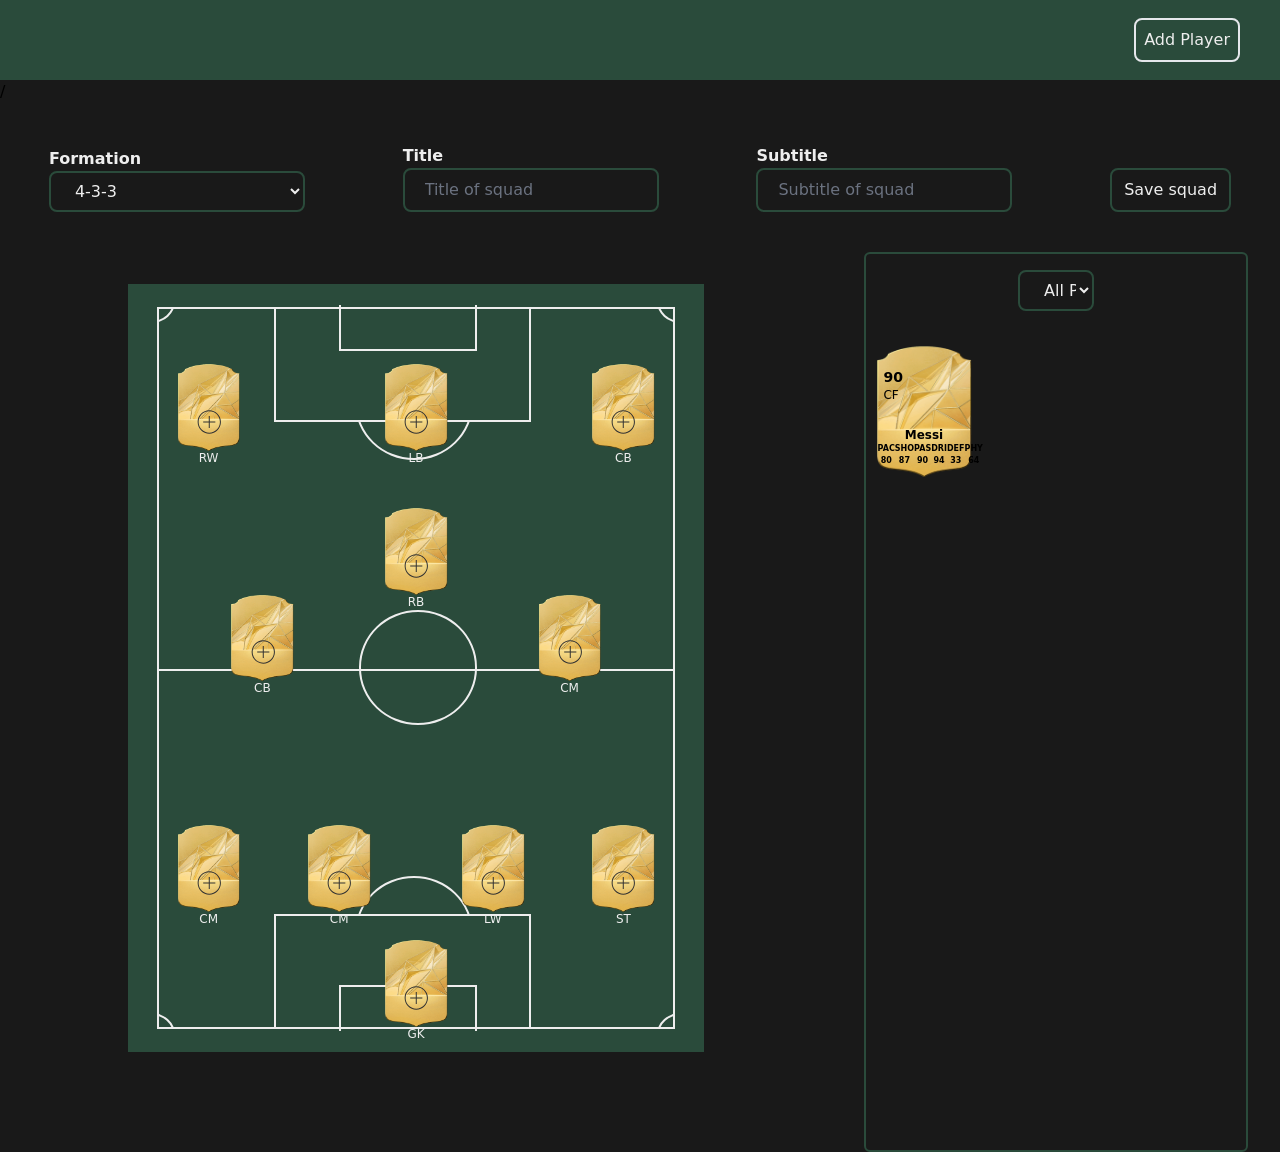
==== index2.html @ bb7d2fe8 "FUT-16 formation dynamic" ====
<!DOCTYPE html>
<html lang="en">
    <head>
        <meta charset="UTF-8">
        <meta name="viewport" content="width=device-width, initial-scale=1.0">
        <meta name="description" content="Build and manage your custom football team with dynamic formations, player stats, chemistry calculations, and more. An interactive Ultimate Team management app.">
        <meta name="keywords" content="football team, team management, player stats, chemistry calculation, formations, ultimate team, dynamic app">
        <meta name="author" content="FI">
        <title>Document</title>
        <link rel="stylesheet" href="css/pitch.css">
        <script src="js/tailwind.js"></script>
        <link href="https://cdnjs.cloudflare.com/ajax/libs/font-awesome/5.15.3/css/all.min.css" rel="stylesheet"/>
      </head>
<body class="bg-[#191919]">
    <header class="bg-[#2a4b3b] h-20 flex items-center justify-end p-10">
        <button onclick="showAddPlayerModel()" class="p-2 text-[#eee] border-2 rounded-lg focus:outline-none hover:bg-[#191919]">Add Player</button>
    </header>/
    <!--  -->
    <div class="text-[#eee] py-10 flex flex-col lg:flex-row md:flex-row items-center md:items-end gap-y-10 lg:justify-around md:justify-around">
        <div class="w-11/12 lg:w-1/5 md:w-1/5 flex md:flex-col md:items-start items-center">
          <label for="formation_select" class="w-1/4 font-semibold mr-2">Formation</label>
          <select class="w-full bg-[#191919] border-2 border-[#2a4b3b] py-2 pl-5 rounded-lg focus:outline-none" name="" id="formation_select">
            <option class=" hover:bg-[#191919]" value="4-3-3">4-3-3</option>
            <option value="4-4-2">4-4-2</option>
          </select>
        </div>
        <div class="w-11/12 lg:w-1/5 md:w-1/5 flex md:flex-col md:items-start items-center">
          <label for="squad_title" class="w-1/4 font-semibold mr-2">Title</label>
          <input class="w-full bg-[#191919] border-2 border-[#2a4b3b] py-2 pl-5 rounded-lg placeholder-gray-500" required type="text" name="" id="squad_title" placeholder="Title of squad">
        </div>
    
        <div class="w-11/12 lg:w-1/5 md:w-1/5 flex md:flex-col md:items-start items-center">
          <label for="squad_subtitle" class="w-1/4 font-semibold mr-2">Subtitle</label>
          <input class="w-full bg-[#191919] border-2 border-[#2a4b3b] py-2 pl-5 rounded-lg placeholder-gray-500" required type="text" name="" id="squad_subtitle" placeholder="Subtitle of squad">
        </div>
    
        <div>
          <button onclick="SaveSquad()" class="border-2 border-[#2a4b3b] py-2 px-3 rounded-lg hover:bg-[#2a4b3b]">Save squad</button>
        </div>
    </div>
    <main class="flex flex-col lg:flex-row md:flex-row justify-around">
        <!-- campo container -->
        <div class="campo_container h-screen w-full lg:w-[60%] md:w-[75%] pt-32">
            <div id="campo" class="relative campo">
                <div class="corner">
                  <div class="corner1"></div>
                  <div class="corner2"></div>
                </div>
                <div class="semi1"></div>
                <div class="semi2"></div>
                <div class="divisoria"></div>
                <div class="interior"></div>
                <div class="penalty"></div>

                <!-- carts -->
                <div id="campo_carts" class="absolute inset-0 w-full h-full z-10 -rotate-90">
                    <div id="RW" data-position="RW"  class="cart player_card absolute w-[10%] -translate-x-1/2 translate-y-[-100%]">
                        <img src="src/assets/img/badge_gold.webp" alt="">
                        <button onclick="choosePlayerModal(event)" class=" absolute top-1/2 left-[34%]">
                            <svg xmlns="http://www.w3.org/2000/svg" x="0px" y="0px" width="50%" height="50%" viewBox="0 0 50 50">
                                <path d="M 25 2 C 12.309295 2 2 12.309295 2 25 C 2 37.690705 12.309295 48 25 48 C 37.690705 48 48 37.690705 48 25 C 48 12.309295 37.690705 2 25 2 z M 25 4 C 36.609824 4 46 13.390176 46 25 C 46 36.609824 36.609824 46 25 46 C 13.390176 46 4 36.609824 4 25 C 4 13.390176 13.390176 4 25 4 z M 24 13 L 24 24 L 13 24 L 13 26 L 24 26 L 24 37 L 26 37 L 26 26 L 37 26 L 37 24 L 26 24 L 26 13 L 24 13 z" style="fill: #333333;"></path>
                            </svg>
                        </button>
                    <div class="position_abr text-[#eee] text-center -mt-2 font-medium text-xs">RW</div>
                    </div>
                    <div id="LB" data-position="LB" class="cart player_card absolute w-[10%] -translate-x-1/2 translate-y-[-100%]">
                        <img src="src/assets/img/badge_gold.webp" alt="">
                        <button onclick="choosePlayerModal(event)" class=" absolute top-1/2 left-[34%]">
                            <svg xmlns="http://www.w3.org/2000/svg" x="0px" y="0px" width="50%" height="50%" viewBox="0 0 50 50">
                                <path d="M 25 2 C 12.309295 2 2 12.309295 2 25 C 2 37.690705 12.309295 48 25 48 C 37.690705 48 48 37.690705 48 25 C 48 12.309295 37.690705 2 25 2 z M 25 4 C 36.609824 4 46 13.390176 46 25 C 46 36.609824 36.609824 46 25 46 C 13.390176 46 4 36.609824 4 25 C 4 13.390176 13.390176 4 25 4 z M 24 13 L 24 24 L 13 24 L 13 26 L 24 26 L 24 37 L 26 37 L 26 26 L 37 26 L 37 24 L 26 24 L 26 13 L 24 13 z" style="fill: #333333;"></path>
                            </svg>
                        </button>
                    <div class="position_abr text-[#eee] text-center -mt-2 font-medium text-xs">LB</div>
                    </div>
                    <div id="CB" data-position="CB1"  class="cart player_card absolute w-[10%] -translate-x-1/2 translate-y-[-100%]">
                        <img src="src/assets/img/badge_gold.webp" alt="">
                        <button onclick="choosePlayerModal(event)" class=" absolute top-1/2 left-[34%]">
                            <svg xmlns="http://www.w3.org/2000/svg" x="0px" y="0px" width="50%" height="50%" viewBox="0 0 50 50">
                                <path d="M 25 2 C 12.309295 2 2 12.309295 2 25 C 2 37.690705 12.309295 48 25 48 C 37.690705 48 48 37.690705 48 25 C 48 12.309295 37.690705 2 25 2 z M 25 4 C 36.609824 4 46 13.390176 46 25 C 46 36.609824 36.609824 46 25 46 C 13.390176 46 4 36.609824 4 25 C 4 13.390176 13.390176 4 25 4 z M 24 13 L 24 24 L 13 24 L 13 26 L 24 26 L 24 37 L 26 37 L 26 26 L 37 26 L 37 24 L 26 24 L 26 13 L 24 13 z" style="fill: #333333;"></path>
                            </svg>
                        </button>
                    <div class="position_abr text-[#eee] text-center -mt-2 font-medium text-xs">CB</div>
                    </div>
                    <div id="CB" data-position="CB2"  class="cart player_card absolute w-[10%] -translate-x-1/2 translate-y-[-100%]">
                        <img src="src/assets/img/badge_gold.webp" alt="">
                        <button onclick="choosePlayerModal(event)" class=" absolute top-1/2 left-[34%]">
                            <svg xmlns="http://www.w3.org/2000/svg" x="0px" y="0px" width="50%" height="50%" viewBox="0 0 50 50">
                                <path d="M 25 2 C 12.309295 2 2 12.309295 2 25 C 2 37.690705 12.309295 48 25 48 C 37.690705 48 48 37.690705 48 25 C 48 12.309295 37.690705 2 25 2 z M 25 4 C 36.609824 4 46 13.390176 46 25 C 46 36.609824 36.609824 46 25 46 C 13.390176 46 4 36.609824 4 25 C 4 13.390176 13.390176 4 25 4 z M 24 13 L 24 24 L 13 24 L 13 26 L 24 26 L 24 37 L 26 37 L 26 26 L 37 26 L 37 24 L 26 24 L 26 13 L 24 13 z" style="fill: #333333;"></path>
                            </svg>
                        </button>
                    <div class="position_abr text-[#eee] text-center -mt-2 font-medium text-xs">CB</div>
                    </div>
                    <div id="RB" data-position="RB"  class="cart player_card absolute w-[10%] -translate-x-1/2 translate-y-[-100%]">
                        <img src="src/assets/img/badge_gold.webp" alt="">
                        <button onclick="choosePlayerModal(event)" class=" absolute top-1/2 left-[34%]">
                            <svg xmlns="http://www.w3.org/2000/svg" x="0px" y="0px" width="50%" height="50%" viewBox="0 0 50 50">
                                <path d="M 25 2 C 12.309295 2 2 12.309295 2 25 C 2 37.690705 12.309295 48 25 48 C 37.690705 48 48 37.690705 48 25 C 48 12.309295 37.690705 2 25 2 z M 25 4 C 36.609824 4 46 13.390176 46 25 C 46 36.609824 36.609824 46 25 46 C 13.390176 46 4 36.609824 4 25 C 4 13.390176 13.390176 4 25 4 z M 24 13 L 24 24 L 13 24 L 13 26 L 24 26 L 24 37 L 26 37 L 26 26 L 37 26 L 37 24 L 26 24 L 26 13 L 24 13 z" style="fill: #333333;"></path>
                            </svg>
                        </button>
                    <div class="position_abr text-[#eee] text-center -mt-2 font-medium text-xs">RB</div>
                    </div>
                    <div id="CM" data-position="CM1"  class="cart player_card absolute w-[10%] -translate-x-1/2 translate-y-[-100%]">
                        <img src="src/assets/img/badge_gold.webp" alt="">
                        <button onclick="choosePlayerModal(event)" class=" absolute top-1/2 left-[34%]">
                            <svg xmlns="http://www.w3.org/2000/svg" x="0px" y="0px" width="50%" height="50%" viewBox="0 0 50 50">
                                <path d="M 25 2 C 12.309295 2 2 12.309295 2 25 C 2 37.690705 12.309295 48 25 48 C 37.690705 48 48 37.690705 48 25 C 48 12.309295 37.690705 2 25 2 z M 25 4 C 36.609824 4 46 13.390176 46 25 C 46 36.609824 36.609824 46 25 46 C 13.390176 46 4 36.609824 4 25 C 4 13.390176 13.390176 4 25 4 z M 24 13 L 24 24 L 13 24 L 13 26 L 24 26 L 24 37 L 26 37 L 26 26 L 37 26 L 37 24 L 26 24 L 26 13 L 24 13 z" style="fill: #333333;"></path>
                            </svg>
                        </button>
                    <div class="position_abr text-[#eee] text-center -mt-2 font-medium text-xs">CM</div>
                    </div>
                    <div id="CM" data-position="CM2"  class="cart player_card absolute w-[10%] -translate-x-1/2 translate-y-[-100%]">
                        <img src="src/assets/img/badge_gold.webp" alt="">
                        <button onclick="choosePlayerModal(event)" class=" absolute top-1/2 left-[34%]">
                            <svg xmlns="http://www.w3.org/2000/svg" x="0px" y="0px" width="50%" height="50%" viewBox="0 0 50 50">
                                <path d="M 25 2 C 12.309295 2 2 12.309295 2 25 C 2 37.690705 12.309295 48 25 48 C 37.690705 48 48 37.690705 48 25 C 48 12.309295 37.690705 2 25 2 z M 25 4 C 36.609824 4 46 13.390176 46 25 C 46 36.609824 36.609824 46 25 46 C 13.390176 46 4 36.609824 4 25 C 4 13.390176 13.390176 4 25 4 z M 24 13 L 24 24 L 13 24 L 13 26 L 24 26 L 24 37 L 26 37 L 26 26 L 37 26 L 37 24 L 26 24 L 26 13 L 24 13 z" style="fill: #333333;"></path>
                            </svg>
                        </button>
                    <div class="position_abr text-[#eee] text-center -mt-2 font-medium text-xs">CM</div>
                    </div>
                    <div id="CM" data-position="CM3"  class="cart player_card absolute w-[10%] -translate-x-1/2 translate-y-[-100%]">
                        <img src="src/assets/img/badge_gold.webp" alt="">
                        <button onclick="choosePlayerModal(event)" class=" absolute top-1/2 left-[34%]">
                            <svg xmlns="http://www.w3.org/2000/svg" x="0px" y="0px" width="50%" height="50%" viewBox="0 0 50 50">
                                <path d="M 25 2 C 12.309295 2 2 12.309295 2 25 C 2 37.690705 12.309295 48 25 48 C 37.690705 48 48 37.690705 48 25 C 48 12.309295 37.690705 2 25 2 z M 25 4 C 36.609824 4 46 13.390176 46 25 C 46 36.609824 36.609824 46 25 46 C 13.390176 46 4 36.609824 4 25 C 4 13.390176 13.390176 4 25 4 z M 24 13 L 24 24 L 13 24 L 13 26 L 24 26 L 24 37 L 26 37 L 26 26 L 37 26 L 37 24 L 26 24 L 26 13 L 24 13 z" style="fill: #333333;"></path>
                            </svg>
                        </button>
                    <div class="position_abr text-[#eee] text-center -mt-2 font-medium text-xs">CM</div>
                    </div>
                    <div id="LW" data-position="LW"  class="cart player_card absolute w-[10%] -translate-x-1/2 translate-y-[-100%]">
                        <img src="src/assets/img/badge_gold.webp" alt="">
                        <button onclick="choosePlayerModal(event)" class=" absolute top-1/2 left-[34%]">
                            <svg xmlns="http://www.w3.org/2000/svg" x="0px" y="0px" width="50%" height="50%" viewBox="0 0 50 50">
                                <path d="M 25 2 C 12.309295 2 2 12.309295 2 25 C 2 37.690705 12.309295 48 25 48 C 37.690705 48 48 37.690705 48 25 C 48 12.309295 37.690705 2 25 2 z M 25 4 C 36.609824 4 46 13.390176 46 25 C 46 36.609824 36.609824 46 25 46 C 13.390176 46 4 36.609824 4 25 C 4 13.390176 13.390176 4 25 4 z M 24 13 L 24 24 L 13 24 L 13 26 L 24 26 L 24 37 L 26 37 L 26 26 L 37 26 L 37 24 L 26 24 L 26 13 L 24 13 z" style="fill: #333333;"></path>
                            </svg>
                        </button>
                    <div class="position_abr text-[#eee] text-center -mt-2 font-medium text-xs">LW</div>
                    </div>
                    <div id="ST" data-position="ST"  class="cart player_card absolute w-[10%] -translate-x-1/2 translate-y-[-100%]">
                        <img src="src/assets/img/badge_gold.webp" alt="">
                        <button onclick="choosePlayerModal(event)" class=" absolute top-1/2 left-[34%]">
                            <svg xmlns="http://www.w3.org/2000/svg" x="0px" y="0px" width="50%" height="50%" viewBox="0 0 50 50">
                                <path d="M 25 2 C 12.309295 2 2 12.309295 2 25 C 2 37.690705 12.309295 48 25 48 C 37.690705 48 48 37.690705 48 25 C 48 12.309295 37.690705 2 25 2 z M 25 4 C 36.609824 4 46 13.390176 46 25 C 46 36.609824 36.609824 46 25 46 C 13.390176 46 4 36.609824 4 25 C 4 13.390176 13.390176 4 25 4 z M 24 13 L 24 24 L 13 24 L 13 26 L 24 26 L 24 37 L 26 37 L 26 26 L 37 26 L 37 24 L 26 24 L 26 13 L 24 13 z" style="fill: #333333;"></path>
                            </svg>
                        </button>
                    <div class="position_abr text-[#eee] text-center -mt-2 font-medium text-xs">ST</div>
                    </div>
                    <div id="GK" data-position="GK"  class="cart player_card absolute w-[10%] -translate-x-1/2 translate-y-[-100%]">
                        <img src="src/assets/img/badge_gold.webp" alt="">
                        <button onclick="choosePlayerModal(event)" class=" absolute top-1/2 left-[34%]">
                            <svg xmlns="http://www.w3.org/2000/svg" x="0px" y="0px" width="50%" height="50%" viewBox="0 0 50 50">
                                <path d="M 25 2 C 12.309295 2 2 12.309295 2 25 C 2 37.690705 12.309295 48 25 48 C 37.690705 48 48 37.690705 48 25 C 48 12.309295 37.690705 2 25 2 z M 25 4 C 36.609824 4 46 13.390176 46 25 C 46 36.609824 36.609824 46 25 46 C 13.390176 46 4 36.609824 4 25 C 4 13.390176 13.390176 4 25 4 z M 24 13 L 24 24 L 13 24 L 13 26 L 24 26 L 24 37 L 26 37 L 26 26 L 37 26 L 37 24 L 26 24 L 26 13 L 24 13 z" style="fill: #333333;"></path>
                            </svg>
                        </button>
                    <div class="position_abr text-[#eee] text-center -mt-2 font-medium text-xs">GK</div>
                    </div>
                </div>
            </div>
        </div>
        <!-- players container -->
        <div class="border-2 border-[#2a4b3b] rounded-md w-[30%] text-[#eee] flex flex-col items-center">
            <select id="players_container_select" onchange="showPlayers()" name="" id="" class="bg-[#191919] border-2 border-[#2a4b3b] w-1/5 py-2 pl-5 rounded-lg focus:outline-none my-4">
            <option value="all_players">All Players</option>
            <option value="squad_substitutes">Squad Substitutes</option>
            </select>
            <div id="aside_players_container" class="cards grid grid-cols-3 gap-4 max-h-screen overflow-y-auto scrollbar-hidden">
            <!-- players cards will appear here -->
            <div  class="player_card relative text-black ">
                <img src="src/assets/img/badge_gold.webp" alt="">
                <!-- position and number -->
                <div class="player_positoin flex flex-col absolute top-[25%] left-[15%]">
                  <p class="text-[10px] lg:text-sm font-bold">90</p>
                  <p class="text-xs lg:text-xs">CF</p> 
                </div>
                <!-- image -->
                <div class="player_image w-2/3 absolute top-[40%] left-1/2 transform -translate-x-1/2 -translate-y-1/2">
                  <img src="https://cdn.sofifa.net/players/158/023/25_120.png" alt="">
                </div>
                <!-- name and more -->
                <div class="w-4/5 flex flex-col items-center absolute top-[62%] left-[10%]">
                  <p class="text-xs lg:text-xs md:text-xs font-bold">Messi</p>
                  <!-- player statistics -->
                  <div class="palyer_statistics w-full flex flex-row justify-around text-[6px] lg:text-[0.5em] md:text-[0.5em]">
                    <div class="flex flex-col items-center">
                      <p class="font-semibold">PAC</p>
                      <p class="font-extrabold">80</p> 
                    </div>
                    <div class="flex flex-col items-center">
                      <p class="font-semibold">SHO</p>
                      <p class="font-extrabold">87</p> 
                    </div>
                    <div class="flex flex-col items-center">
                      <p class="font-semibold">PAS</p>
                      <p class="font-extrabold">90</p> 
                    </div>
                    <div class="flex flex-col items-center">
                      <p class="font-semibold">DRI</p>
                      <p class="font-extrabold">94</p> 
                    </div>
                    <div class="flex flex-col items-center">
                      <p class="font-semibold">DEF</p>
                      <p class="font-extrabold">33</p> 
                    </div>
                    <div class="flex flex-col items-center">
                      <p class="font-semibold">PHY</p>
                      <p class="font-extrabold">64</p> 
                    </div>
                  </div>
                  <!-- flags -->
                  <div class="palyer_statistics w-full flex flex-row justify-center gap-2">
                    <img src="https://cdn.sofifa.net/flags/pt.png" width="10%" alt="">
                    <img src="https://cdn.sofifa.net/meta/team/271/30.png" width="10%" alt="">
                    <img src="https://cdn.sofifa.net/meta/team/2506/120.png" width="10%" alt="">
                  </div>
                </div>
              </div>
            </div>
        </div>
    </main>

    <script src="postions.js"></script>
    <script>
        const campo = document.getElementById('campo');
        const campoCarts = document.getElementById('campo_carts');
        console.log(campo.offsetWidth, campo.offsetHeight);
        campoCarts.style.width=campo.offsetWidth;
        campoCarts.style.height=campo.offsetHeight;
        console.log("changed");
        
        
    </script>
</body>
</html>
---- css/pitch.css ----
/* Centrado vertical */
.centrar {
  display: inline-block;
  height: 100%;
  width: 0;
}
/* Campo */
.campo {
  transform: rotate(90deg);
  position: relative;
  display: inline-block;
  width: 100%;
  height: 0;
  margin: 0 0 0 0 !important;
  padding: 0 0 75% 0 !important;
  background: #2a4b3b;
}
/* Marcas interiores */
.interior, .divisoria,
.semi1, .semi2,
.corner {
  position: absolute;
  top: 0;
  bottom: 0;
  left: 0;
  right: 0;
  width: 94%;
  height: 90%;
  margin: auto;
  border: 2px solid #eee;
}
/* Línea divisoria */
.divisoria:after, .divisoria:before {
  content: "";
  position: absolute;
  left: 50%;
  display: block;
  width: 0;
  height: 100%;
  margin-left: .5px;
  border: 1px solid #eee;  
}
/* Circulo central */
.divisoria:before {
  top: 50%;
  width: 16%;
  height: 0;
  margin: -8% 0 0 -8%;
  margin-top: calc(-8% - 4px);
  margin-left: calc(-8% - .5px);
  padding-bottom: 16%;
  border-radius: 50%;
  border: 2px solid #eee;
}
/* Porterias */
.campo:before, .campo:after {
  content: "";
  position: absolute;
  top: 50%;
  left: 3%;
  margin: -8% 0 0 -2px;
  display: block;
  width: 6%;
  height: 24%;
  border: 2px solid #eee;
  z-index: 2;
}
.campo::before{
    border-left: none;
}
.campo::after{
    border-right: none;
}
/* Porteria derecha */
.campo:after {
  left: auto;
  right: 3%;
  margin-right: -2px;
}
/* Area penalty */
.interior:before, .interior:after {
  content: "";
  position: absolute;
  top: 50%;
  left: 0;
  margin: -16% 0 0 -2px;
  display: block;
  width: 16%;
  height: 50%;
  background: #2a4b3b;
  border: 2px solid #eee;
}
/* Area penalty derecha*/
.interior:after {
  left: auto;
  right: 0;
  margin: -16% -2px 0 0;
}

.semi2:before {
  left: auto;
  right: 12%;
}
/* Semicirculos porterias */
.semi1:after, .semi2:after {
  content: "";
  position: absolute;
  top: 50%;
  left: 5%;
  width: 16%;
  height: 0;
  margin: -8% 0 0 0;
  padding-bottom: 16%;
  border: 2px solid #eee;
  border-radius: 50%;
}
.semi2:after {
  left: auto;
  right: 5%;
}
.corner {
  overflow: hidden;
}
.corner1:before, .corner2:before,
.corner1:after, .corner2:after {
 content: "";
  position: absolute;
  top: -6%;
  left: -4%;
  width: 6%;
  height: 0;
  margin: 0 0 0 0;
  padding-bottom: 6%;
  border: 2px solid #eee;
  border-radius: 50%;
}
.corner1:after {
  left: auto;
  right: -4%;
}
.corner2:before {
  top: auto;
  bottom: -6%;
}
.corner2:after {
  top: auto;
  bottom: -6%;
  left: auto;
  right: -4%;
}


/* hide  scroll bar */
.scrollbar-hidden::-webkit-scrollbar {
  display: none;
}
.scrollbar-hidden {
  -ms-overflow-style: none; /* Internet Explorer 10+ */
  scrollbar-width: none; /* Firefox */
}
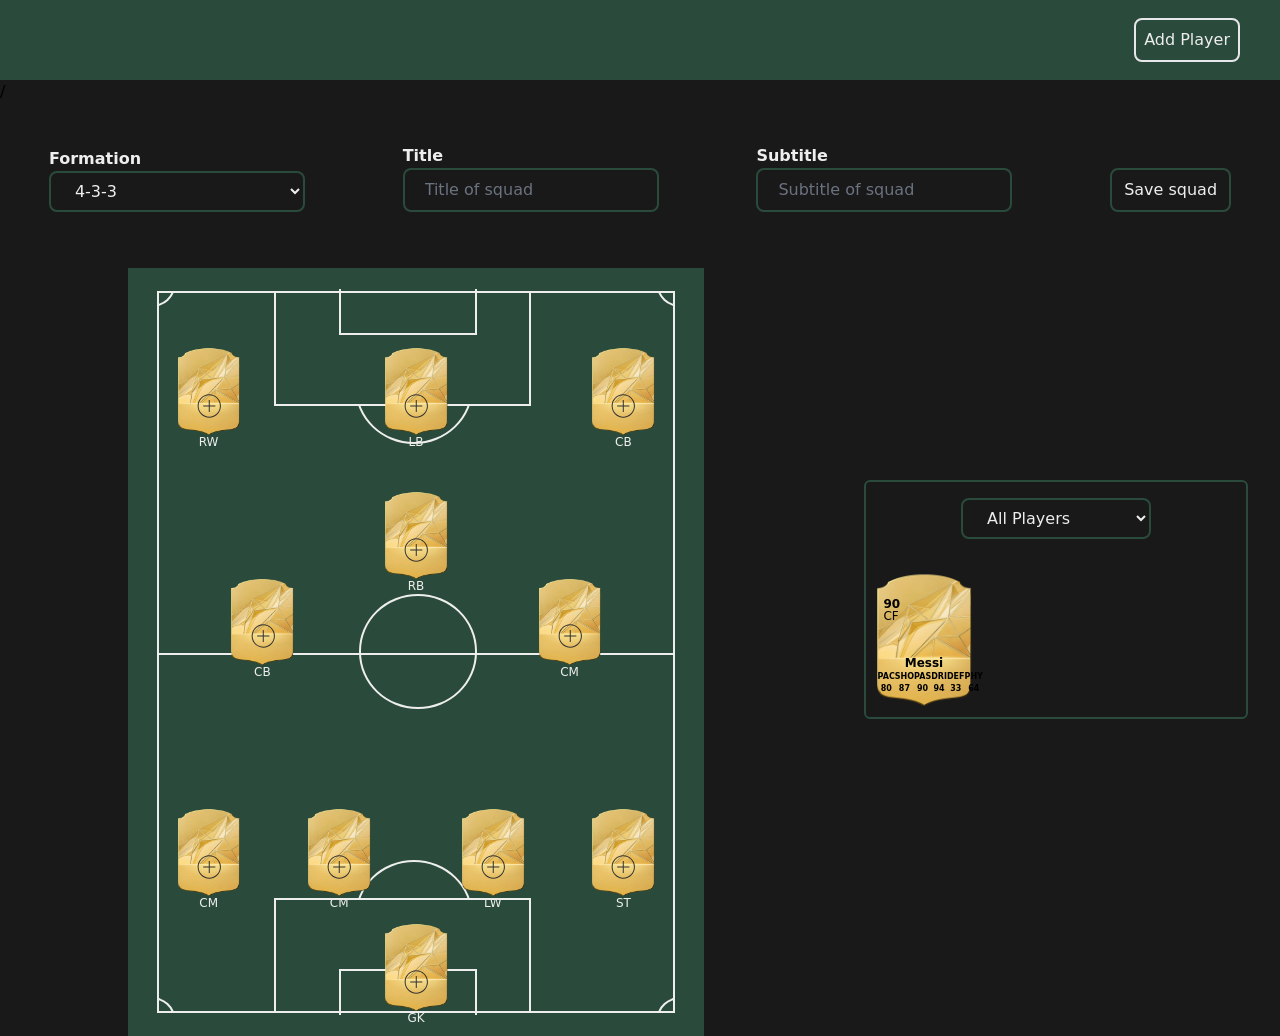
==== commit c72d9cf9: "FUT-18 recponsive" ====
--- a/index2.html
+++ b/index2.html
@@ -38,10 +38,10 @@
           <button onclick="SaveSquad()" class="border-2 border-[#2a4b3b] py-2 px-3 rounded-lg hover:bg-[#2a4b3b]">Save squad</button>
         </div>
     </div>
-    <main class="flex flex-col lg:flex-row md:flex-row justify-around">
+    <main class="flex flex-col lg:flex-row md:flex-row justify-around items-center">
         <!-- campo container -->
-        <div class="campo_container h-screen w-full lg:w-[60%] md:w-[75%] pt-32">
-            <div id="campo" class="relative campo">
+        <div class="campo_container w-full lg:w-[60%] md:w-[55%] pt-14 lg:pt-28 md:pt-14">
+            <div id="campo w-full" class="relative campo">
                 <div class="corner">
                   <div class="corner1"></div>
                   <div class="corner2"></div>
@@ -157,8 +157,8 @@
             </div>
         </div>
         <!-- players container -->
-        <div class="border-2 border-[#2a4b3b] rounded-md w-[30%] text-[#eee] flex flex-col items-center">
-            <select id="players_container_select" onchange="showPlayers()" name="" id="" class="bg-[#191919] border-2 border-[#2a4b3b] w-1/5 py-2 pl-5 rounded-lg focus:outline-none my-4">
+        <div class="border-2 border-[#2a4b3b] rounded-md h-fit w-4/5 my-20 lg:w-[30%] md:w-[40%] text-[#eee] flex flex-col items-center">
+            <select id="players_container_select" onchange="showPlayers()" name="" class="bg-[#191919] border-2 border-[#2a4b3b] py-2 pl-5 rounded-lg focus:outline-none my-4">
             <option value="all_players">All Players</option>
             <option value="squad_substitutes">Squad Substitutes</option>
             </select>
@@ -167,40 +167,40 @@
             <div  class="player_card relative text-black ">
                 <img src="src/assets/img/badge_gold.webp" alt="">
                 <!-- position and number -->
-                <div class="player_positoin flex flex-col absolute top-[25%] left-[15%]">
-                  <p class="text-[10px] lg:text-sm font-bold">90</p>
-                  <p class="text-xs lg:text-xs">CF</p> 
+                <div class="player_positoin flex flex-col absolute top-[25%] left-[15%] -space-y-1">
+                  <p class="text-[0.5rem] lg:text-xs md:text-[0.6rem] font-bold">90</p>
+                  <p class="text-[0.5rem] lg:text-xs md:text-[0.6rem]">CF</p> 
                 </div>
                 <!-- image -->
                 <div class="player_image w-2/3 absolute top-[40%] left-1/2 transform -translate-x-1/2 -translate-y-1/2">
                   <img src="https://cdn.sofifa.net/players/158/023/25_120.png" alt="">
                 </div>
                 <!-- name and more -->
-                <div class="w-4/5 flex flex-col items-center absolute top-[62%] left-[10%]">
-                  <p class="text-xs lg:text-xs md:text-xs font-bold">Messi</p>
+                <div class="w-4/5 flex flex-col items-center absolute top-[60%] lg:top-[62%] md:top-[60%] left-[10%]">
+                  <p class="text-[0.5rem] lg:text-xs md:text-[0.6rem] font-bold">Messi</p>
                   <!-- player statistics -->
-                  <div class="palyer_statistics w-full flex flex-row justify-around text-[6px] lg:text-[0.5em] md:text-[0.5em]">
-                    <div class="flex flex-col items-center">
+                  <div class="palyer_statistics w-full flex flex-row justify-between text-[0.3rem] lg:text-[0.5em] md:text-[0.08em]">
+                    <div class="flex flex-col items-center -space-y-[0.1rem] md:-space-y-[0.15rem] lg:space-y-0">
                       <p class="font-semibold">PAC</p>
                       <p class="font-extrabold">80</p> 
                     </div>
-                    <div class="flex flex-col items-center">
+                    <div class="flex flex-col items-center -space-y-[0.1rem] md:-space-y-[0.15rem] lg:space-y-0">
                       <p class="font-semibold">SHO</p>
                       <p class="font-extrabold">87</p> 
                     </div>
-                    <div class="flex flex-col items-center">
+                    <div class="flex flex-col items-center -space-y-[0.1rem] md:-space-y-[0.15rem] lg:space-y-0">
                       <p class="font-semibold">PAS</p>
                       <p class="font-extrabold">90</p> 
                     </div>
-                    <div class="flex flex-col items-center">
+                    <div class="flex flex-col items-center -space-y-[0.1rem] md:-space-y-[0.15rem] lg:space-y-0">
                       <p class="font-semibold">DRI</p>
                       <p class="font-extrabold">94</p> 
                     </div>
-                    <div class="flex flex-col items-center">
+                    <div class="flex flex-col items-center -space-y-[0.1rem] md:-space-y-[0.15rem] lg:space-y-0">
                       <p class="font-semibold">DEF</p>
                       <p class="font-extrabold">33</p> 
                     </div>
-                    <div class="flex flex-col items-center">
+                    <div class="flex flex-col items-center -space-y-[0.1rem] md:-space-y-[0.15rem] lg:space-y-0">
                       <p class="font-semibold">PHY</p>
                       <p class="font-extrabold">64</p> 
                     </div>
@@ -212,7 +212,7 @@
                     <img src="https://cdn.sofifa.net/meta/team/2506/120.png" width="10%" alt="">
                   </div>
                 </div>
-              </div>
+            </div>
             </div>
         </div>
     </main>
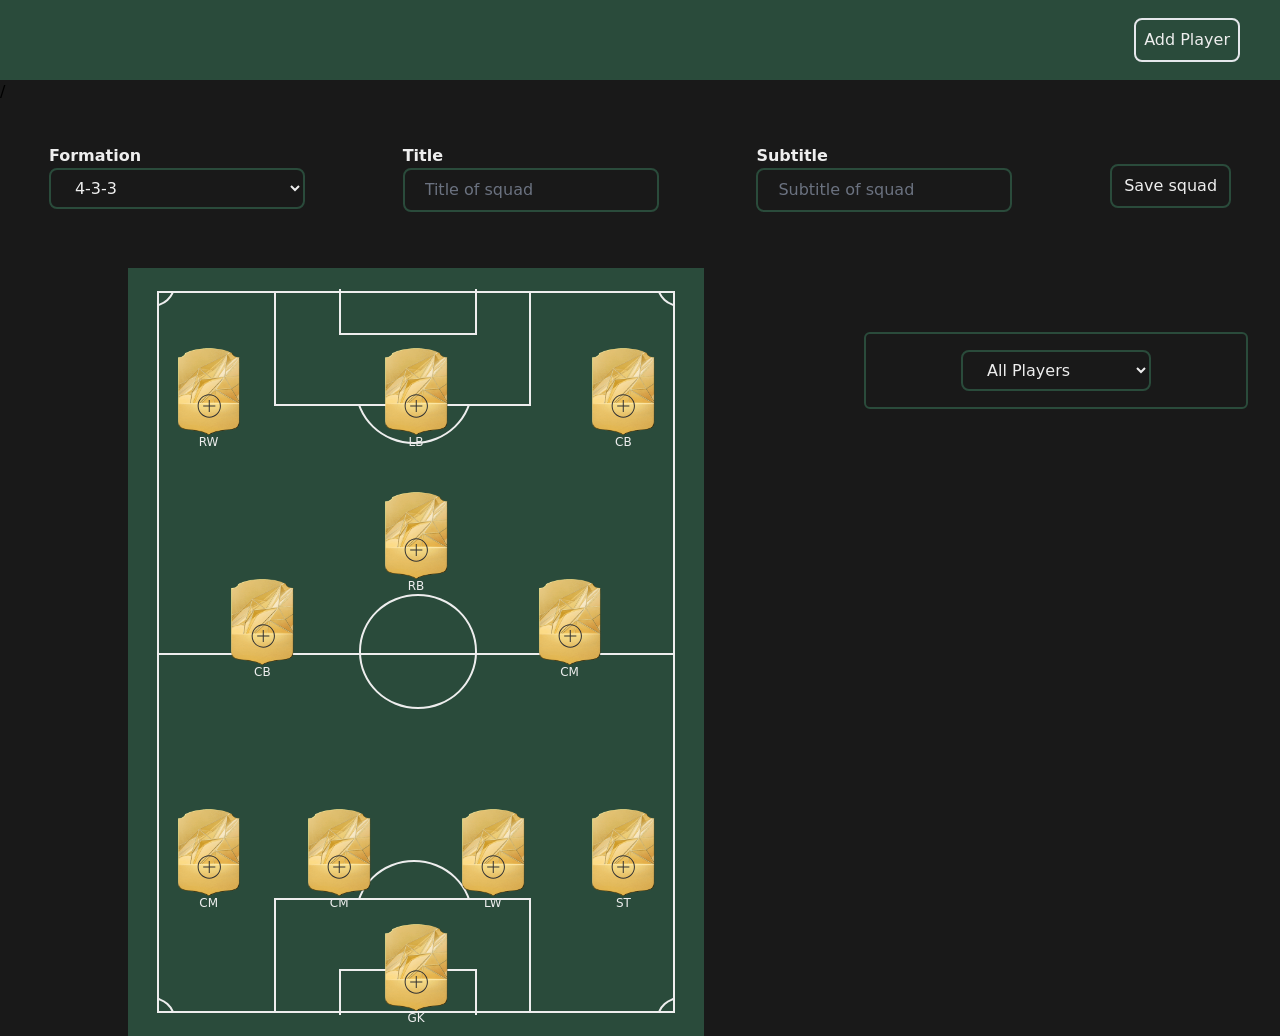
==== commit d9ea451a: "FUT-18 responsive" ====
--- a/index2.html
+++ b/index2.html
@@ -10,13 +10,13 @@
         <link rel="stylesheet" href="css/pitch.css">
         <script src="js/tailwind.js"></script>
         <link href="https://cdnjs.cloudflare.com/ajax/libs/font-awesome/5.15.3/css/all.min.css" rel="stylesheet"/>
-      </head>
+    </head>
 <body class="bg-[#191919]">
     <header class="bg-[#2a4b3b] h-20 flex items-center justify-end p-10">
         <button onclick="showAddPlayerModel()" class="p-2 text-[#eee] border-2 rounded-lg focus:outline-none hover:bg-[#191919]">Add Player</button>
     </header>/
     <!--  -->
-    <div class="text-[#eee] py-10 flex flex-col lg:flex-row md:flex-row items-center md:items-end gap-y-10 lg:justify-around md:justify-around">
+    <div class="text-[#eee] py-10 flex flex-col lg:flex-row md:flex-row items-center md:items-start gap-y-10 lg:justify-around md:justify-around">
         <div class="w-11/12 lg:w-1/5 md:w-1/5 flex md:flex-col md:items-start items-center">
           <label for="formation_select" class="w-1/4 font-semibold mr-2">Formation</label>
           <select class="w-full bg-[#191919] border-2 border-[#2a4b3b] py-2 pl-5 rounded-lg focus:outline-none" name="" id="formation_select">
@@ -35,10 +35,10 @@
         </div>
     
         <div>
-          <button onclick="SaveSquad()" class="border-2 border-[#2a4b3b] py-2 px-3 rounded-lg hover:bg-[#2a4b3b]">Save squad</button>
+          <button onclick="SaveSquad()" class="border-2 border-[#2a4b3b] py-2 px-3 rounded-lg hover:bg-[#2a4b3b] mt-5">Save squad</button>
         </div>
     </div>
-    <main class="flex flex-col lg:flex-row md:flex-row justify-around items-center">
+    <main class="flex flex-col lg:flex-row md:flex-row justify-around items-start">
         <!-- campo container -->
         <div class="campo_container w-full lg:w-[60%] md:w-[55%] pt-14 lg:pt-28 md:pt-14">
             <div id="campo w-full" class="relative campo">
@@ -72,7 +72,7 @@
                         </button>
                     <div class="position_abr text-[#eee] text-center -mt-2 font-medium text-xs">LB</div>
                     </div>
-                    <div id="CB" data-position="CB1"  class="cart player_card absolute w-[10%] -translate-x-1/2 translate-y-[-100%]">
+                    <div id="CB1" data-position="CB"  class="cart player_card absolute w-[10%] -translate-x-1/2 translate-y-[-100%]">
                         <img src="src/assets/img/badge_gold.webp" alt="">
                         <button onclick="choosePlayerModal(event)" class=" absolute top-1/2 left-[34%]">
                             <svg xmlns="http://www.w3.org/2000/svg" x="0px" y="0px" width="50%" height="50%" viewBox="0 0 50 50">
@@ -81,7 +81,7 @@
                         </button>
                     <div class="position_abr text-[#eee] text-center -mt-2 font-medium text-xs">CB</div>
                     </div>
-                    <div id="CB" data-position="CB2"  class="cart player_card absolute w-[10%] -translate-x-1/2 translate-y-[-100%]">
+                    <div id="CB2" data-position="CB"  class="cart player_card absolute w-[10%] -translate-x-1/2 translate-y-[-100%]">
                         <img src="src/assets/img/badge_gold.webp" alt="">
                         <button onclick="choosePlayerModal(event)" class=" absolute top-1/2 left-[34%]">
                             <svg xmlns="http://www.w3.org/2000/svg" x="0px" y="0px" width="50%" height="50%" viewBox="0 0 50 50">
@@ -99,7 +99,7 @@
                         </button>
                     <div class="position_abr text-[#eee] text-center -mt-2 font-medium text-xs">RB</div>
                     </div>
-                    <div id="CM" data-position="CM1"  class="cart player_card absolute w-[10%] -translate-x-1/2 translate-y-[-100%]">
+                    <div id="CM1" data-position="CM"  class="cart player_card absolute w-[10%] -translate-x-1/2 translate-y-[-100%]">
                         <img src="src/assets/img/badge_gold.webp" alt="">
                         <button onclick="choosePlayerModal(event)" class=" absolute top-1/2 left-[34%]">
                             <svg xmlns="http://www.w3.org/2000/svg" x="0px" y="0px" width="50%" height="50%" viewBox="0 0 50 50">
@@ -108,7 +108,7 @@
                         </button>
                     <div class="position_abr text-[#eee] text-center -mt-2 font-medium text-xs">CM</div>
                     </div>
-                    <div id="CM" data-position="CM2"  class="cart player_card absolute w-[10%] -translate-x-1/2 translate-y-[-100%]">
+                    <div id="CM2" data-position="CM"  class="cart player_card absolute w-[10%] -translate-x-1/2 translate-y-[-100%]">
                         <img src="src/assets/img/badge_gold.webp" alt="">
                         <button onclick="choosePlayerModal(event)" class=" absolute top-1/2 left-[34%]">
                             <svg xmlns="http://www.w3.org/2000/svg" x="0px" y="0px" width="50%" height="50%" viewBox="0 0 50 50">
@@ -117,7 +117,7 @@
                         </button>
                     <div class="position_abr text-[#eee] text-center -mt-2 font-medium text-xs">CM</div>
                     </div>
-                    <div id="CM" data-position="CM3"  class="cart player_card absolute w-[10%] -translate-x-1/2 translate-y-[-100%]">
+                    <div id="CM3" data-position="CM"  class="cart player_card absolute w-[10%] -translate-x-1/2 translate-y-[-100%]">
                         <img src="src/assets/img/badge_gold.webp" alt="">
                         <button onclick="choosePlayerModal(event)" class=" absolute top-1/2 left-[34%]">
                             <svg xmlns="http://www.w3.org/2000/svg" x="0px" y="0px" width="50%" height="50%" viewBox="0 0 50 50">
@@ -216,17 +216,159 @@
             </div>
         </div>
     </main>
+    <!-- choose player Modal -->
+    <div id="choose_player_modal" class="fixed inset-0 bg-neutral-800 bg-opacity-50 flex items-center justify-center hidden">
+        <div id="choose_modal_content" class="w-1/2 h-3/4 overflow-y-auto scrollbar-hidden mx-auto mt-10 p-4 bg-neutral-800 rounded-lg shadow-lg">
+        <div id="close_choose_player_modal" class="flex justify-end items-center mb-4">
+            <i class="fas fa-times text-gray-400 cursor-pointer text-xl"></i>
+        </div>
+        <div class="mb-4">
+            <input class="w-full p-4 bg-neutral-700 text-white rounded-lg focus:outline-none" placeholder="search player" type="text">
+        </div>
+        <div id="players_container" class="flex flex-col gap-y-4">
+            
+        </div>
+        </div>
+    </div>
 
+  <!-- add player Modal -->
+  <div id="add_player_modal" class="fixed inset-0 bg-neutral-800 bg-opacity-50 flex items-center justify-center hidden">
+    <div id="add_modal_content" class="w-1/2 h-5/6 overflow-y-auto scrollbar-hidden mx-auto mt-10 p-4  bg-neutral-800 rounded-lg shadow-lg">
+      <div id="close_add_player_modal" class="flex justify-end items-center mb-4">
+        <i class="fas fa-times text-gray-400 cursor-pointer text-xl"></i>
+      </div>
+      <form id="add_player_form" class="text-white flex flex-col gap-y-10">
+        <!-- Name and Photo -->
+        <div class="flex justify-between items-end">
+          <div class="flex flex-col w-2/3">
+            <label for="player_name" class="mb-5">Player's Full Name</label>
+            <input id="player_name" name="player_name" type="text" required placeholder="Enter Full Name" class="p-2 bg-neutral-700 rounded-lg focus:outline-none">
+          </div>
+          <!-- Photo -->
+          <div class="w-1/3 flex flex-col items-center">
+            <label for="playerPhotoInput" class="text-white rounded-lg cursor-pointer">Choose Photo</label>
+            <input type="file" id="playerPhotoInput" name="player_photo" accept="image/*" class="hidden" />
+            <img id="playerPhotoPreview" class="mt-4 w-16" src="src/assets/img/user.png" alt="Player Photo Preview" />
+          </div>
+        </div>
+        
+        <!-- Nationality -->
+        <div>
+          <h1>Nationality</h1>
+          <select id="nationality_select" name="nationality" class="p-2 bg-neutral-700 rounded-lg focus:outline-none w-2/3">
+            <option value=""></option>
+          </select>
+        </div>
+        
+        <!-- Club -->
+        <div>
+          <h1>Club</h1>
+          <select id="club_select" name="club" class="p-2 bg-neutral-700 rounded-lg focus:outline-none w-2/3">
+            <option value=""></option>
+          </select>
+        </div>
+        
+        <!-- Position -->
+        <div class="flex flex-col">
+          <label for="player_position">Player Position:</label>
+          <select id="player_position" name="position" onchange="statisticsFields()" class="p-2 bg-neutral-700 rounded-lg focus:outline-none w-2/3">
+            <option value=""></option>
+            <option value="RW">Right Wing (RW)</option>
+            <option value="ST">Striker (ST)</option>
+            <option value="CM">Central Midfielder (CM)</option>
+            <option value="CB">Center Back (CB)</option>
+            <option value="LW">Left Wing (LW)</option>
+            <option value="GK">Goalkeeper (GK)</option>
+            <option value="CDM">Central Defensive Midfielder (CDM)</option>
+            <option value="LB">Left Back (LB)</option>
+            <option value="RB">Right Back (RB)</option>
+          </select>
+        </div>        
+        <p id="numberInputError" class="text-red-500"></p>
+        <!-- Statistics -->
+        <div class="statistics grid grid-cols-2 gap-x-16 gap-y-2">
+          <!-- General Statistics -->
+          <div class="flex flex-col">
+            <label for="rating">Rating:</label>
+            <input id="rating" name="rating" type="number" value="0" min="0" max="100" required class="p-2 bg-neutral-700 rounded-lg focus:outline-none">
+          </div>
+          <div class="other_positions flex flex-col">
+            <label for="pace">Pace:</label>
+            <input id="pace" name="pace" type="number" value="0" min="0" max="100" required class="p-2 bg-neutral-700 rounded-lg focus:outline-none">
+          </div>
+          <div class="other_positions flex flex-col">
+            <label for="shooting">Shooting:</label>
+            <input id="shooting" name="shooting" type="number" value="0" min="0" max="100" required class="p-2 bg-neutral-700 rounded-lg focus:outline-none">
+          </div>
+          <div class="other_positions flex flex-col">
+            <label for="passing">Passing:</label>
+            <input id="passing" name="passing" type="number" value="0" min="0" max="100" required class="p-2 bg-neutral-700 rounded-lg focus:outline-none">
+          </div>
+          <div class="other_positions flex flex-col">
+            <label for="dribbling">Dribbling:</label>
+            <input id="dribbling" name="dribbling" type="number" value="0" min="0" max="100" required class="p-2 bg-neutral-700 rounded-lg focus:outline-none">
+          </div>
+          <div class="other_positions flex flex-col">
+            <label for="defending">Defending:</label>
+            <input id="defending" name="defending" type="number" value="0" min="0" max="100" required class="p-2 bg-neutral-700 rounded-lg focus:outline-none">
+          </div>
+          <div class="other_positions flex flex-col ">
+            <label for="physical">Physical:</label>
+            <input id="physical" name="physical" type="number" value="0" min="0" max="100" required class="p-2 bg-neutral-700 rounded-lg focus:outline-none">
+          </div>
+          
+          <!-- GK Statistics -->
+          <div class="gk_position hidden flex flex-col">
+            <label for="diving">Diving:</label>
+            <input id="diving" name="diving" type="number" value="0" min="0" max="100" class="p-2 bg-neutral-700 rounded-lg focus:outline-none">
+          </div>
+          <div class="gk_position hidden flex flex-col">
+            <label for="handling">Handling:</label>
+            <input id="handling" name="handling" type="number" value="0" min="0" max="100" class="p-2 bg-neutral-700 rounded-lg focus:outline-none">
+          </div>
+          <div class="gk_position hidden flex flex-col">
+            <label for="kicking">Kicking:</label>
+            <input id="kicking" name="kicking" type="number" value="0" min="0" max="100" class="p-2 bg-neutral-700 rounded-lg focus:outline-none">
+          </div>
+          <div class="gk_position hidden flex flex-col">
+            <label for="reflexes">Reflexes:</label>
+            <input id="reflexes" name="reflexes" type="number" value="0" min="0" max="100" class="p-2 bg-neutral-700 rounded-lg focus:outline-none">
+          </div>
+          <div class="gk_position hidden flex flex-col">
+            <label for="speed">Speed:</label>
+            <input id="speed" name="speed" type="number" value="0" min="0" max="100" class="p-2 bg-neutral-700 rounded-lg focus:outline-none">
+          </div>
+          <div class="gk_position hidden flex flex-col ">
+            <label for="positioning" >Positioning:</label>
+            <input id="positioning" name="positioning" type="number" value="0" min="0" max="100" class="p-2 bg-neutral-700 rounded-lg focus:outline-none">
+          </div>
+        </div>
+        
+        <!-- Submit Button -->
+        <button id="save_player_btn" data-player-id="" name="save_player" type="submit" class="border-2 border-[#2a4b3b] rounded-lg w-1/4 py-2 self-end hover:bg-[#2a4b3b]">Save</button>
+      </form>
+          
+    </div>
+  </div>
+
+    <!-- scripts -->
     <script src="postions.js"></script>
+    <script src="js/script.js"></script>
+    <script src="js/squads.js"></script>
     <script>
-        const campo = document.getElementById('campo');
-        const campoCarts = document.getElementById('campo_carts');
-        console.log(campo.offsetWidth, campo.offsetHeight);
-        campoCarts.style.width=campo.offsetWidth;
-        campoCarts.style.height=campo.offsetHeight;
-        console.log("changed");
-        
-        
-    </script>
+        // Handle image preview
+        document.getElementById("playerPhotoInput").addEventListener("change", function(event) {
+        const file = event.target.files[0];
+        if (file) {
+            const reader = new FileReader();
+            reader.onload = function(e) {
+            const imgElement = document.getElementById("playerPhotoPreview");
+            imgElement.src = e.target.result;
+            imgElement.classList.remove("hidden"); // Show image preview
+            };
+            reader.readAsDataURL(file); // Read the file as a data URL
+        }
+        });
+    </script>  
 </body>
 </html>
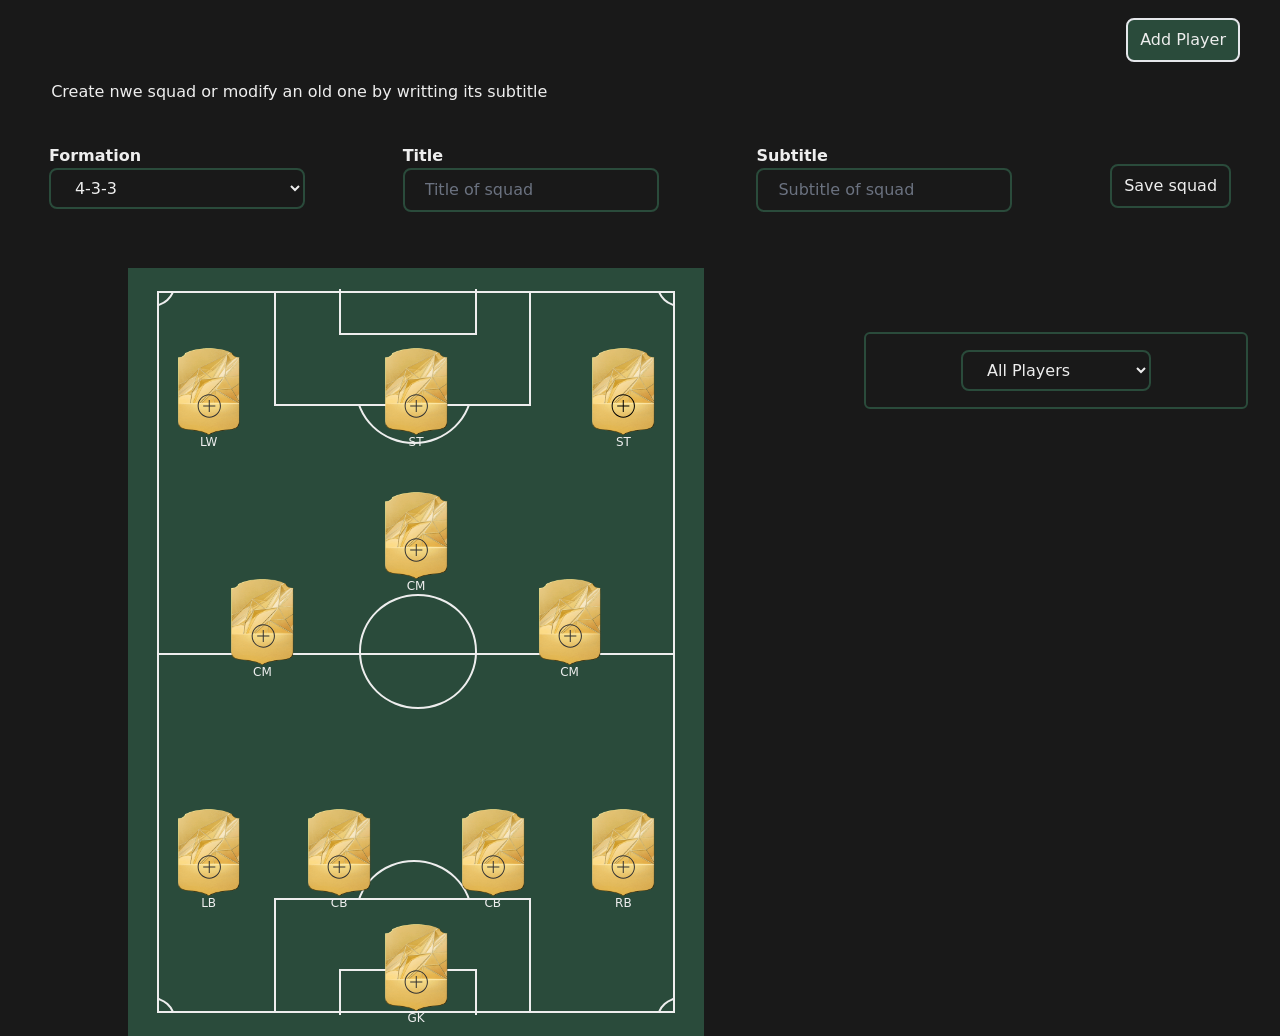
==== commit 85bb8644: "FUT-18 responsive" ====
--- a/index2.html
+++ b/index2.html
@@ -12,14 +12,15 @@
         <link href="https://cdnjs.cloudflare.com/ajax/libs/font-awesome/5.15.3/css/all.min.css" rel="stylesheet"/>
     </head>
 <body class="bg-[#191919]">
-    <header class="bg-[#2a4b3b] h-20 flex items-center justify-end p-10">
-        <button onclick="showAddPlayerModel()" class="p-2 text-[#eee] border-2 rounded-lg focus:outline-none hover:bg-[#191919]">Add Player</button>
-    </header>/
+    <header class="h-20 flex items-center justify-end p-10">
+        <button onclick="showAddPlayerModel()" class="px-3 py-2 bg-[#2a4b3b] text-[#eee] border-2 rounded-lg focus:outline-none hover:bg-[#191919] hover:border-[#2a4b3b]">Add Player</button>
+    </header>
     <!--  -->
+    <h1 class="text-[#eee] ml-[4%]">Create nwe squad or modify an old one by writting its subtitle</h1>
     <div class="text-[#eee] py-10 flex flex-col lg:flex-row md:flex-row items-center md:items-start gap-y-10 lg:justify-around md:justify-around">
         <div class="w-11/12 lg:w-1/5 md:w-1/5 flex md:flex-col md:items-start items-center">
           <label for="formation_select" class="w-1/4 font-semibold mr-2">Formation</label>
-          <select class="w-full bg-[#191919] border-2 border-[#2a4b3b] py-2 pl-5 rounded-lg focus:outline-none" name="" id="formation_select">
+          <select onchange="changeFormation(event)" class="w-full bg-[#191919] border-2 border-[#2a4b3b] py-2 pl-5 rounded-lg focus:outline-none" name="" id="formation_select">
             <option class=" hover:bg-[#191919]" value="4-3-3">4-3-3</option>
             <option value="4-4-2">4-4-2</option>
           </select>
@@ -31,7 +32,7 @@
     
         <div class="w-11/12 lg:w-1/5 md:w-1/5 flex md:flex-col md:items-start items-center">
           <label for="squad_subtitle" class="w-1/4 font-semibold mr-2">Subtitle</label>
-          <input class="w-full bg-[#191919] border-2 border-[#2a4b3b] py-2 pl-5 rounded-lg placeholder-gray-500" required type="text" name="" id="squad_subtitle" placeholder="Subtitle of squad">
+          <input onchange="showPlayersOnCampo()" class="w-full bg-[#191919] border-2 border-[#2a4b3b] py-2 pl-5 rounded-lg placeholder-gray-500" required type="text" name="" id="squad_subtitle" placeholder="Subtitle of squad">
         </div>
     
         <div>
@@ -54,16 +55,61 @@
 
                 <!-- carts -->
                 <div id="campo_carts" class="absolute inset-0 w-full h-full z-10 -rotate-90">
-                    <div id="RW" data-position="RW"  class="cart player_card absolute w-[10%] -translate-x-1/2 translate-y-[-100%]">
-                        <img src="src/assets/img/badge_gold.webp" alt="">
-                        <button onclick="choosePlayerModal(event)" class=" absolute top-1/2 left-[34%]">
-                            <svg xmlns="http://www.w3.org/2000/svg" x="0px" y="0px" width="50%" height="50%" viewBox="0 0 50 50">
-                                <path d="M 25 2 C 12.309295 2 2 12.309295 2 25 C 2 37.690705 12.309295 48 25 48 C 37.690705 48 48 37.690705 48 25 C 48 12.309295 37.690705 2 25 2 z M 25 4 C 36.609824 4 46 13.390176 46 25 C 46 36.609824 36.609824 46 25 46 C 13.390176 46 4 36.609824 4 25 C 4 13.390176 13.390176 4 25 4 z M 24 13 L 24 24 L 13 24 L 13 26 L 24 26 L 24 37 L 26 37 L 26 26 L 37 26 L 37 24 L 26 24 L 26 13 L 24 13 z" style="fill: #333333;"></path>
-                            </svg>
-                        </button>
-                    <div class="position_abr text-[#eee] text-center -mt-2 font-medium text-xs">RW</div>
-                    </div>
-                    <div id="LB" data-position="LB" class="cart player_card absolute w-[10%] -translate-x-1/2 translate-y-[-100%]">
+                    <div id="LW" data-position="LW" data-player-id=""  class="cart player_card absolute w-[10%] -translate-x-1/2 translate-y-[-100%] group">
+                        <img src="src/assets/img/badge_gold.webp" alt="">
+                        <button onclick="choosePlayerModal(event)" class=" absolute top-1/2 left-[34%]">
+                            <svg xmlns="http://www.w3.org/2000/svg" x="0px" y="0px" width="50%" height="50%" viewBox="0 0 50 50">
+                                <path d="M 25 2 C 12.309295 2 2 12.309295 2 25 C 2 37.690705 12.309295 48 25 48 C 37.690705 48 48 37.690705 48 25 C 48 12.309295 37.690705 2 25 2 z M 25 4 C 36.609824 4 46 13.390176 46 25 C 46 36.609824 36.609824 46 25 46 C 13.390176 46 4 36.609824 4 25 C 4 13.390176 13.390176 4 25 4 z M 24 13 L 24 24 L 13 24 L 13 26 L 24 26 L 24 37 L 26 37 L 26 26 L 37 26 L 37 24 L 26 24 L 26 13 L 24 13 z" style="fill: #333333;"></path>
+                            </svg>
+                        </button>
+                    <div class="position_abr text-[#eee] text-center -mt-2 font-medium text-xs">LW</div>
+                    </div>
+                    <div id="ST" data-position="ST" data-player-id="" class="cart player_card absolute w-[10%] -translate-x-1/2 translate-y-[-100%] group">
+                        <img src="src/assets/img/badge_gold.webp" alt="">
+                        <button onclick="choosePlayerModal(event)" class=" absolute top-1/2 left-[34%]">
+                            <svg xmlns="http://www.w3.org/2000/svg" x="0px" y="0px" width="50%" height="50%" viewBox="0 0 50 50">
+                                <path d="M 25 2 C 12.309295 2 2 12.309295 2 25 C 2 37.690705 12.309295 48 25 48 C 37.690705 48 48 37.690705 48 25 C 48 12.309295 37.690705 2 25 2 z M 25 4 C 36.609824 4 46 13.390176 46 25 C 46 36.609824 36.609824 46 25 46 C 13.390176 46 4 36.609824 4 25 C 4 13.390176 13.390176 4 25 4 z M 24 13 L 24 24 L 13 24 L 13 26 L 24 26 L 24 37 L 26 37 L 26 26 L 37 26 L 37 24 L 26 24 L 26 13 L 24 13 z" style="fill: #333333;"></path>
+                            </svg>
+                        </button>
+                    <div class="position_abr text-[#eee] text-center -mt-2 font-medium text-xs">ST</div>
+                    </div>
+                    <div id="RW" data-position="RW" data-player-id=""  class="cart player_card absolute w-[10%] -translate-x-1/2 translate-y-[-100%] group">
+                        <img src="src/assets/img/badge_gold.webp" alt="">
+                        <button onclick="choosePlayerModal(event)" class=" absolute top-1/2 left-[34%]">
+                            <svg xmlns="http://www.w3.org/2000/svg" x="0px" y="0px" width="50%" height="50%" viewBox="0 0 50 50">
+                                <path d="M 25 2 C 12.309295 2 2 12.309295 2 25 C 2 37.690705 12.309295 48 25 48 C 37.690705 48 48 37.690705 48 25 C 48 12.309295 37.690705 2 25 2 z M 25 4 C 36.609824 4 46 13.390176 46 25 C 46 36.609824 36.609824 46 25 46 C 13.390176 46 4 36.609824 4 25 C 4 13.390176 13.390176 4 25 4 z M 24 13 L 24 24 L 13 24 L 13 26 L 24 26 L 24 37 L 26 37 L 26 26 L 37 26 L 37 24 L 26 24 L 26 13 L 24 13 z" RWyle="fill: #333333;"></path>
+                            </svg>
+                        </button>
+                    <div class="position_abr text-[#eee] text-center -mt-2 font-medium text-xs">ST</div>
+                    </div>
+                    <div id="CM1" data-position="CM" data-player-id=""  class="cart player_card absolute w-[10%] -translate-x-1/2 translate-y-[-100%] group">
+                        <img src="src/assets/img/badge_gold.webp" alt="">
+                        <button onclick="choosePlayerModal(event)" class=" absolute top-1/2 left-[34%]">
+                            <svg xmlns="http://www.w3.org/2000/svg" x="0px" y="0px" width="50%" height="50%" viewBox="0 0 50 50">
+                                <path d="M 25 2 C 12.309295 2 2 12.309295 2 25 C 2 37.690705 12.309295 48 25 48 C 37.690705 48 48 37.690705 48 25 C 48 12.309295 37.690705 2 25 2 z M 25 4 C 36.609824 4 46 13.390176 46 25 C 46 36.609824 36.609824 46 25 46 C 13.390176 46 4 36.609824 4 25 C 4 13.390176 13.390176 4 25 4 z M 24 13 L 24 24 L 13 24 L 13 26 L 24 26 L 24 37 L 26 37 L 26 26 L 37 26 L 37 24 L 26 24 L 26 13 L 24 13 z" style="fill: #333333;"></path>
+                            </svg>
+                        </button>
+                    <div class="position_abr text-[#eee] text-center -mt-2 font-medium text-xs">CM</div>
+                    </div>
+                    <div id="CM3" data-position="CM" data-player-id=""  class="cart player_card absolute w-[10%] -translate-x-1/2 translate-y-[-100%] group">
+                        <img src="src/assets/img/badge_gold.webp" alt="">
+                        <button onclick="choosePlayerModal(event)" class=" absolute top-1/2 left-[34%]">
+                            <svg xmlns="http://www.w3.org/2000/svg" x="0px" y="0px" width="50%" height="50%" viewBox="0 0 50 50">
+                                <path d="M 25 2 C 12.309295 2 2 12.309295 2 25 C 2 37.690705 12.309295 48 25 48 C 37.690705 48 48 37.690705 48 25 C 48 12.309295 37.690705 2 25 2 z M 25 4 C 36.609824 4 46 13.390176 46 25 C 46 36.609824 36.609824 46 25 46 C 13.390176 46 4 36.609824 4 25 C 4 13.390176 13.390176 4 25 4 z M 24 13 L 24 24 L 13 24 L 13 26 L 24 26 L 24 37 L 26 37 L 26 26 L 37 26 L 37 24 L 26 24 L 26 13 L 24 13 z" style="fill: #333333;"></path>
+                            </svg>
+                        </button>
+                    <div class="position_abr text-[#eee] text-center -mt-2 font-medium text-xs">CM</div>
+                    </div>
+                    <div id="CM2" data-position="CM" data-player-id=""  class="cart player_card absolute w-[10%] -translate-x-1/2 translate-y-[-100%] group">
+                        <img src="src/assets/img/badge_gold.webp" alt="">
+                        <button onclick="choosePlayerModal(event)" class=" absolute top-1/2 left-[34%]">
+                            <svg xmlns="http://www.w3.org/2000/svg" x="0px" y="0px" width="50%" height="50%" viewBox="0 0 50 50">
+                                <path d="M 25 2 C 12.309295 2 2 12.309295 2 25 C 2 37.690705 12.309295 48 25 48 C 37.690705 48 48 37.690705 48 25 C 48 12.309295 37.690705 2 25 2 z M 25 4 C 36.609824 4 46 13.390176 46 25 C 46 36.609824 36.609824 46 25 46 C 13.390176 46 4 36.609824 4 25 C 4 13.390176 13.390176 4 25 4 z M 24 13 L 24 24 L 13 24 L 13 26 L 24 26 L 24 37 L 26 37 L 26 26 L 37 26 L 37 24 L 26 24 L 26 13 L 24 13 z" style="fill: #333333;"></path>
+                            </svg>
+                        </button>
+                    <div class="position_abr text-[#eee] text-center -mt-2 font-medium text-xs">CM</div>
+                    </div>
+                    <div id="LB" data-position="LB" data-player-id=""  class="cart player_card absolute w-[10%] -translate-x-1/2 translate-y-[-100%] group">
                         <img src="src/assets/img/badge_gold.webp" alt="">
                         <button onclick="choosePlayerModal(event)" class=" absolute top-1/2 left-[34%]">
                             <svg xmlns="http://www.w3.org/2000/svg" x="0px" y="0px" width="50%" height="50%" viewBox="0 0 50 50">
@@ -72,7 +118,7 @@
                         </button>
                     <div class="position_abr text-[#eee] text-center -mt-2 font-medium text-xs">LB</div>
                     </div>
-                    <div id="CB1" data-position="CB"  class="cart player_card absolute w-[10%] -translate-x-1/2 translate-y-[-100%]">
+                    <div id="CB1" data-position="CB" data-player-id=""  class="cart player_card absolute w-[10%] -translate-x-1/2 translate-y-[-100%] group">
                         <img src="src/assets/img/badge_gold.webp" alt="">
                         <button onclick="choosePlayerModal(event)" class=" absolute top-1/2 left-[34%]">
                             <svg xmlns="http://www.w3.org/2000/svg" x="0px" y="0px" width="50%" height="50%" viewBox="0 0 50 50">
@@ -81,7 +127,7 @@
                         </button>
                     <div class="position_abr text-[#eee] text-center -mt-2 font-medium text-xs">CB</div>
                     </div>
-                    <div id="CB2" data-position="CB"  class="cart player_card absolute w-[10%] -translate-x-1/2 translate-y-[-100%]">
+                    <div id="CB2" data-position="CB" data-player-id=""  class="cart player_card absolute w-[10%] -translate-x-1/2 translate-y-[-100%] group">
                         <img src="src/assets/img/badge_gold.webp" alt="">
                         <button onclick="choosePlayerModal(event)" class=" absolute top-1/2 left-[34%]">
                             <svg xmlns="http://www.w3.org/2000/svg" x="0px" y="0px" width="50%" height="50%" viewBox="0 0 50 50">
@@ -90,7 +136,7 @@
                         </button>
                     <div class="position_abr text-[#eee] text-center -mt-2 font-medium text-xs">CB</div>
                     </div>
-                    <div id="RB" data-position="RB"  class="cart player_card absolute w-[10%] -translate-x-1/2 translate-y-[-100%]">
+                    <div id="RB" data-position="RB" data-player-id=""  class="cart player_card absolute w-[10%] -translate-x-1/2 translate-y-[-100%] group">
                         <img src="src/assets/img/badge_gold.webp" alt="">
                         <button onclick="choosePlayerModal(event)" class=" absolute top-1/2 left-[34%]">
                             <svg xmlns="http://www.w3.org/2000/svg" x="0px" y="0px" width="50%" height="50%" viewBox="0 0 50 50">
@@ -99,59 +145,14 @@
                         </button>
                     <div class="position_abr text-[#eee] text-center -mt-2 font-medium text-xs">RB</div>
                     </div>
-                    <div id="CM1" data-position="CM"  class="cart player_card absolute w-[10%] -translate-x-1/2 translate-y-[-100%]">
-                        <img src="src/assets/img/badge_gold.webp" alt="">
-                        <button onclick="choosePlayerModal(event)" class=" absolute top-1/2 left-[34%]">
-                            <svg xmlns="http://www.w3.org/2000/svg" x="0px" y="0px" width="50%" height="50%" viewBox="0 0 50 50">
-                                <path d="M 25 2 C 12.309295 2 2 12.309295 2 25 C 2 37.690705 12.309295 48 25 48 C 37.690705 48 48 37.690705 48 25 C 48 12.309295 37.690705 2 25 2 z M 25 4 C 36.609824 4 46 13.390176 46 25 C 46 36.609824 36.609824 46 25 46 C 13.390176 46 4 36.609824 4 25 C 4 13.390176 13.390176 4 25 4 z M 24 13 L 24 24 L 13 24 L 13 26 L 24 26 L 24 37 L 26 37 L 26 26 L 37 26 L 37 24 L 26 24 L 26 13 L 24 13 z" style="fill: #333333;"></path>
-                            </svg>
-                        </button>
-                    <div class="position_abr text-[#eee] text-center -mt-2 font-medium text-xs">CM</div>
-                    </div>
-                    <div id="CM2" data-position="CM"  class="cart player_card absolute w-[10%] -translate-x-1/2 translate-y-[-100%]">
-                        <img src="src/assets/img/badge_gold.webp" alt="">
-                        <button onclick="choosePlayerModal(event)" class=" absolute top-1/2 left-[34%]">
-                            <svg xmlns="http://www.w3.org/2000/svg" x="0px" y="0px" width="50%" height="50%" viewBox="0 0 50 50">
-                                <path d="M 25 2 C 12.309295 2 2 12.309295 2 25 C 2 37.690705 12.309295 48 25 48 C 37.690705 48 48 37.690705 48 25 C 48 12.309295 37.690705 2 25 2 z M 25 4 C 36.609824 4 46 13.390176 46 25 C 46 36.609824 36.609824 46 25 46 C 13.390176 46 4 36.609824 4 25 C 4 13.390176 13.390176 4 25 4 z M 24 13 L 24 24 L 13 24 L 13 26 L 24 26 L 24 37 L 26 37 L 26 26 L 37 26 L 37 24 L 26 24 L 26 13 L 24 13 z" style="fill: #333333;"></path>
-                            </svg>
-                        </button>
-                    <div class="position_abr text-[#eee] text-center -mt-2 font-medium text-xs">CM</div>
-                    </div>
-                    <div id="CM3" data-position="CM"  class="cart player_card absolute w-[10%] -translate-x-1/2 translate-y-[-100%]">
-                        <img src="src/assets/img/badge_gold.webp" alt="">
-                        <button onclick="choosePlayerModal(event)" class=" absolute top-1/2 left-[34%]">
-                            <svg xmlns="http://www.w3.org/2000/svg" x="0px" y="0px" width="50%" height="50%" viewBox="0 0 50 50">
-                                <path d="M 25 2 C 12.309295 2 2 12.309295 2 25 C 2 37.690705 12.309295 48 25 48 C 37.690705 48 48 37.690705 48 25 C 48 12.309295 37.690705 2 25 2 z M 25 4 C 36.609824 4 46 13.390176 46 25 C 46 36.609824 36.609824 46 25 46 C 13.390176 46 4 36.609824 4 25 C 4 13.390176 13.390176 4 25 4 z M 24 13 L 24 24 L 13 24 L 13 26 L 24 26 L 24 37 L 26 37 L 26 26 L 37 26 L 37 24 L 26 24 L 26 13 L 24 13 z" style="fill: #333333;"></path>
-                            </svg>
-                        </button>
-                    <div class="position_abr text-[#eee] text-center -mt-2 font-medium text-xs">CM</div>
-                    </div>
-                    <div id="LW" data-position="LW"  class="cart player_card absolute w-[10%] -translate-x-1/2 translate-y-[-100%]">
-                        <img src="src/assets/img/badge_gold.webp" alt="">
-                        <button onclick="choosePlayerModal(event)" class=" absolute top-1/2 left-[34%]">
-                            <svg xmlns="http://www.w3.org/2000/svg" x="0px" y="0px" width="50%" height="50%" viewBox="0 0 50 50">
-                                <path d="M 25 2 C 12.309295 2 2 12.309295 2 25 C 2 37.690705 12.309295 48 25 48 C 37.690705 48 48 37.690705 48 25 C 48 12.309295 37.690705 2 25 2 z M 25 4 C 36.609824 4 46 13.390176 46 25 C 46 36.609824 36.609824 46 25 46 C 13.390176 46 4 36.609824 4 25 C 4 13.390176 13.390176 4 25 4 z M 24 13 L 24 24 L 13 24 L 13 26 L 24 26 L 24 37 L 26 37 L 26 26 L 37 26 L 37 24 L 26 24 L 26 13 L 24 13 z" style="fill: #333333;"></path>
-                            </svg>
-                        </button>
-                    <div class="position_abr text-[#eee] text-center -mt-2 font-medium text-xs">LW</div>
-                    </div>
-                    <div id="ST" data-position="ST"  class="cart player_card absolute w-[10%] -translate-x-1/2 translate-y-[-100%]">
-                        <img src="src/assets/img/badge_gold.webp" alt="">
-                        <button onclick="choosePlayerModal(event)" class=" absolute top-1/2 left-[34%]">
-                            <svg xmlns="http://www.w3.org/2000/svg" x="0px" y="0px" width="50%" height="50%" viewBox="0 0 50 50">
-                                <path d="M 25 2 C 12.309295 2 2 12.309295 2 25 C 2 37.690705 12.309295 48 25 48 C 37.690705 48 48 37.690705 48 25 C 48 12.309295 37.690705 2 25 2 z M 25 4 C 36.609824 4 46 13.390176 46 25 C 46 36.609824 36.609824 46 25 46 C 13.390176 46 4 36.609824 4 25 C 4 13.390176 13.390176 4 25 4 z M 24 13 L 24 24 L 13 24 L 13 26 L 24 26 L 24 37 L 26 37 L 26 26 L 37 26 L 37 24 L 26 24 L 26 13 L 24 13 z" style="fill: #333333;"></path>
-                            </svg>
-                        </button>
-                    <div class="position_abr text-[#eee] text-center -mt-2 font-medium text-xs">ST</div>
-                    </div>
-                    <div id="GK" data-position="GK"  class="cart player_card absolute w-[10%] -translate-x-1/2 translate-y-[-100%]">
-                        <img src="src/assets/img/badge_gold.webp" alt="">
-                        <button onclick="choosePlayerModal(event)" class=" absolute top-1/2 left-[34%]">
-                            <svg xmlns="http://www.w3.org/2000/svg" x="0px" y="0px" width="50%" height="50%" viewBox="0 0 50 50">
-                                <path d="M 25 2 C 12.309295 2 2 12.309295 2 25 C 2 37.690705 12.309295 48 25 48 C 37.690705 48 48 37.690705 48 25 C 48 12.309295 37.690705 2 25 2 z M 25 4 C 36.609824 4 46 13.390176 46 25 C 46 36.609824 36.609824 46 25 46 C 13.390176 46 4 36.609824 4 25 C 4 13.390176 13.390176 4 25 4 z M 24 13 L 24 24 L 13 24 L 13 26 L 24 26 L 24 37 L 26 37 L 26 26 L 37 26 L 37 24 L 26 24 L 26 13 L 24 13 z" style="fill: #333333;"></path>
-                            </svg>
-                        </button>
-                    <div class="position_abr text-[#eee] text-center -mt-2 font-medium text-xs">GK</div>
+                    <div id="GK" data-position="GK" data-player-id=""  class="cart player_card absolute w-[10%] -translate-x-1/2 translate-y-[-100%] group group">
+                        <img src="src/assets/img/badge_gold.webp" alt="">
+                        <button onclick="choosePlayerModal(event)" class=" absolute top-1/2 left-[34%]">
+                            <svg xmlns="http://www.w3.org/2000/svg" x="0px" y="0px" width="50%" height="50%" viewBox="0 0 50 50">
+                                <path d="M 25 2 C 12.309295 2 2 12.309295 2 25 C 2 37.690705 12.309295 48 25 48 C 37.690705 48 48 37.690705 48 25 C 48 12.309295 37.690705 2 25 2 z M 25 4 C 36.609824 4 46 13.390176 46 25 C 46 36.609824 36.609824 46 25 46 C 13.390176 46 4 36.609824 4 25 C 4 13.390176 13.390176 4 25 4 z M 24 13 L 24 24 L 13 24 L 13 26 L 24 26 L 24 37 L 26 37 L 26 26 L 37 26 L 37 24 L 26 24 L 26 13 L 24 13 z" style="fill: #333333;"></path>
+                            </svg>
+                        </button>
+                        <div class="position_abr text-[#eee] text-center -mt-2 font-medium text-xs">GK</div>
                     </div>
                 </div>
             </div>
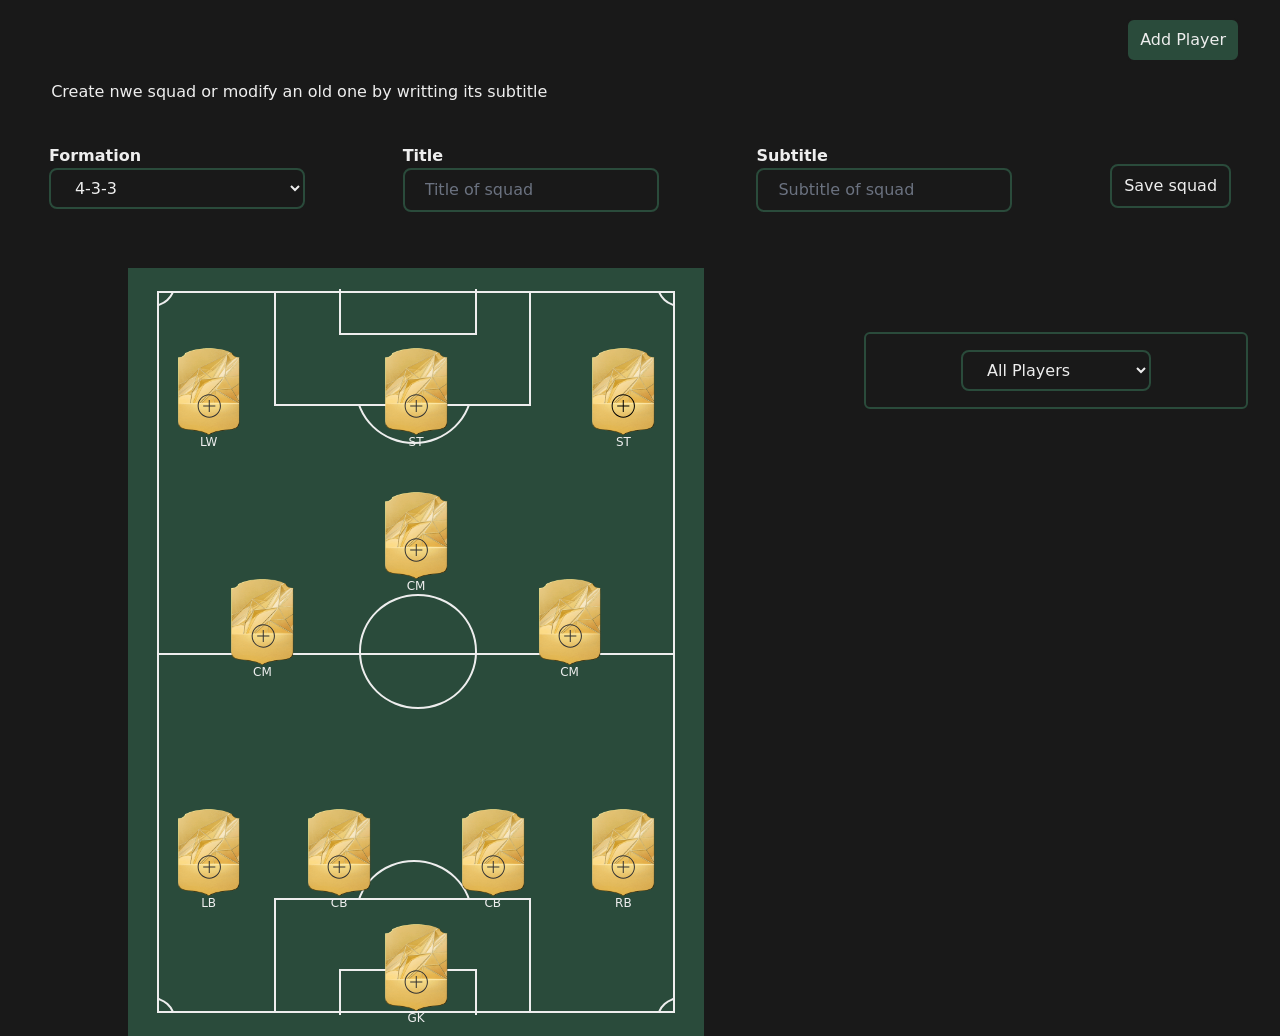
==== commit a75db19f: "FUT-25 form validation" ====
--- a/index2.html
+++ b/index2.html
@@ -13,7 +13,7 @@
     </head>
 <body class="bg-[#191919]">
     <header class="h-20 flex items-center justify-end p-10">
-        <button onclick="showAddPlayerModel()" class="px-3 py-2 bg-[#2a4b3b] text-[#eee] border-2 rounded-lg focus:outline-none hover:bg-[#191919] hover:border-[#2a4b3b]">Add Player</button>
+        <button onclick="showAddPlayerModel()" class="px-3 py-2 bg-[#2a4b3b] text-[#eee] border-2 border-[#191919] rounded-lg focus:outline-none hover:bg-[#191919] hover:border-[#2a4b3b]">Add Player</button>
     </header>
     <!--  -->
     <h1 class="text-[#eee] ml-[4%]">Create nwe squad or modify an old one by writting its subtitle</h1>
@@ -27,12 +27,12 @@
         </div>
         <div class="w-11/12 lg:w-1/5 md:w-1/5 flex md:flex-col md:items-start items-center">
           <label for="squad_title" class="w-1/4 font-semibold mr-2">Title</label>
-          <input class="w-full bg-[#191919] border-2 border-[#2a4b3b] py-2 pl-5 rounded-lg placeholder-gray-500" required type="text" name="" id="squad_title" placeholder="Title of squad">
+          <input class="w-full bg-[#191919] border-2 border-[#2a4b3b] py-2 pl-5 rounded-lg placeholder-gray-500" type="text" name="" id="squad_title" placeholder="Title of squad">
         </div>
     
         <div class="w-11/12 lg:w-1/5 md:w-1/5 flex md:flex-col md:items-start items-center">
           <label for="squad_subtitle" class="w-1/4 font-semibold mr-2">Subtitle</label>
-          <input onchange="showPlayersOnCampo()" class="w-full bg-[#191919] border-2 border-[#2a4b3b] py-2 pl-5 rounded-lg placeholder-gray-500" required type="text" name="" id="squad_subtitle" placeholder="Subtitle of squad">
+          <input onchange="showPlayersOnCampo()" class="w-full bg-[#191919] border-2 border-[#2a4b3b] py-2 pl-5 rounded-lg placeholder-gray-500" type="text" name="" id="squad_subtitle" placeholder="Subtitle of squad">
         </div>
     
         <div>
@@ -243,7 +243,7 @@
         <div class="flex justify-between items-end">
           <div class="flex flex-col w-2/3">
             <label for="player_name" class="mb-5">Player's Full Name</label>
-            <input id="player_name" name="player_name" type="text" required placeholder="Enter Full Name" class="p-2 bg-neutral-700 rounded-lg focus:outline-none">
+            <input id="player_name" name="player_name" type="text" placeholder="Enter Full Name" class="p-2 bg-neutral-700 rounded-lg focus:outline-none">
           </div>
           <!-- Photo -->
           <div class="w-1/3 flex flex-col items-center">
@@ -291,57 +291,57 @@
           <!-- General Statistics -->
           <div class="flex flex-col">
             <label for="rating">Rating:</label>
-            <input id="rating" name="rating" type="number" value="0" min="0" max="100" required class="p-2 bg-neutral-700 rounded-lg focus:outline-none">
+            <input id="rating" name="rating" type="number" min="0" max="100" class="p-2 bg-neutral-700 rounded-lg focus:outline-none">
           </div>
           <div class="other_positions flex flex-col">
             <label for="pace">Pace:</label>
-            <input id="pace" name="pace" type="number" value="0" min="0" max="100" required class="p-2 bg-neutral-700 rounded-lg focus:outline-none">
+            <input id="pace" name="pace" type="number" min="0" max="100" class="p-2 bg-neutral-700 rounded-lg focus:outline-none">
           </div>
           <div class="other_positions flex flex-col">
             <label for="shooting">Shooting:</label>
-            <input id="shooting" name="shooting" type="number" value="0" min="0" max="100" required class="p-2 bg-neutral-700 rounded-lg focus:outline-none">
+            <input id="shooting" name="shooting" type="number" min="0" max="100" class="p-2 bg-neutral-700 rounded-lg focus:outline-none">
           </div>
           <div class="other_positions flex flex-col">
             <label for="passing">Passing:</label>
-            <input id="passing" name="passing" type="number" value="0" min="0" max="100" required class="p-2 bg-neutral-700 rounded-lg focus:outline-none">
+            <input id="passing" name="passing" type="number" min="0" max="100" class="p-2 bg-neutral-700 rounded-lg focus:outline-none">
           </div>
           <div class="other_positions flex flex-col">
             <label for="dribbling">Dribbling:</label>
-            <input id="dribbling" name="dribbling" type="number" value="0" min="0" max="100" required class="p-2 bg-neutral-700 rounded-lg focus:outline-none">
+            <input id="dribbling" name="dribbling" type="number" min="0" max="100" class="p-2 bg-neutral-700 rounded-lg focus:outline-none">
           </div>
           <div class="other_positions flex flex-col">
             <label for="defending">Defending:</label>
-            <input id="defending" name="defending" type="number" value="0" min="0" max="100" required class="p-2 bg-neutral-700 rounded-lg focus:outline-none">
+            <input id="defending" name="defending" type="number" min="0" max="100" class="p-2 bg-neutral-700 rounded-lg focus:outline-none">
           </div>
           <div class="other_positions flex flex-col ">
             <label for="physical">Physical:</label>
-            <input id="physical" name="physical" type="number" value="0" min="0" max="100" required class="p-2 bg-neutral-700 rounded-lg focus:outline-none">
+            <input id="physical" name="physical" type="number" min="0" max="100" class="p-2 bg-neutral-700 rounded-lg focus:outline-none">
           </div>
           
           <!-- GK Statistics -->
           <div class="gk_position hidden flex flex-col">
             <label for="diving">Diving:</label>
-            <input id="diving" name="diving" type="number" value="0" min="0" max="100" class="p-2 bg-neutral-700 rounded-lg focus:outline-none">
+            <input id="diving" name="diving" type="number" min="0" max="100" class="p-2 bg-neutral-700 rounded-lg focus:outline-none">
           </div>
           <div class="gk_position hidden flex flex-col">
             <label for="handling">Handling:</label>
-            <input id="handling" name="handling" type="number" value="0" min="0" max="100" class="p-2 bg-neutral-700 rounded-lg focus:outline-none">
+            <input id="handling" name="handling" type="number" min="0" max="100" class="p-2 bg-neutral-700 rounded-lg focus:outline-none">
           </div>
           <div class="gk_position hidden flex flex-col">
             <label for="kicking">Kicking:</label>
-            <input id="kicking" name="kicking" type="number" value="0" min="0" max="100" class="p-2 bg-neutral-700 rounded-lg focus:outline-none">
+            <input id="kicking" name="kicking" type="number" min="0" max="100" class="p-2 bg-neutral-700 rounded-lg focus:outline-none">
           </div>
           <div class="gk_position hidden flex flex-col">
             <label for="reflexes">Reflexes:</label>
-            <input id="reflexes" name="reflexes" type="number" value="0" min="0" max="100" class="p-2 bg-neutral-700 rounded-lg focus:outline-none">
+            <input id="reflexes" name="reflexes" type="number" min="0" max="100" class="p-2 bg-neutral-700 rounded-lg focus:outline-none">
           </div>
           <div class="gk_position hidden flex flex-col">
             <label for="speed">Speed:</label>
-            <input id="speed" name="speed" type="number" value="0" min="0" max="100" class="p-2 bg-neutral-700 rounded-lg focus:outline-none">
+            <input id="speed" name="speed" type="number" min="0" max="100" class="p-2 bg-neutral-700 rounded-lg focus:outline-none">
           </div>
           <div class="gk_position hidden flex flex-col ">
             <label for="positioning" >Positioning:</label>
-            <input id="positioning" name="positioning" type="number" value="0" min="0" max="100" class="p-2 bg-neutral-700 rounded-lg focus:outline-none">
+            <input id="positioning" name="positioning" type="number" min="0" max="100" class="p-2 bg-neutral-700 rounded-lg focus:outline-none">
           </div>
         </div>
         
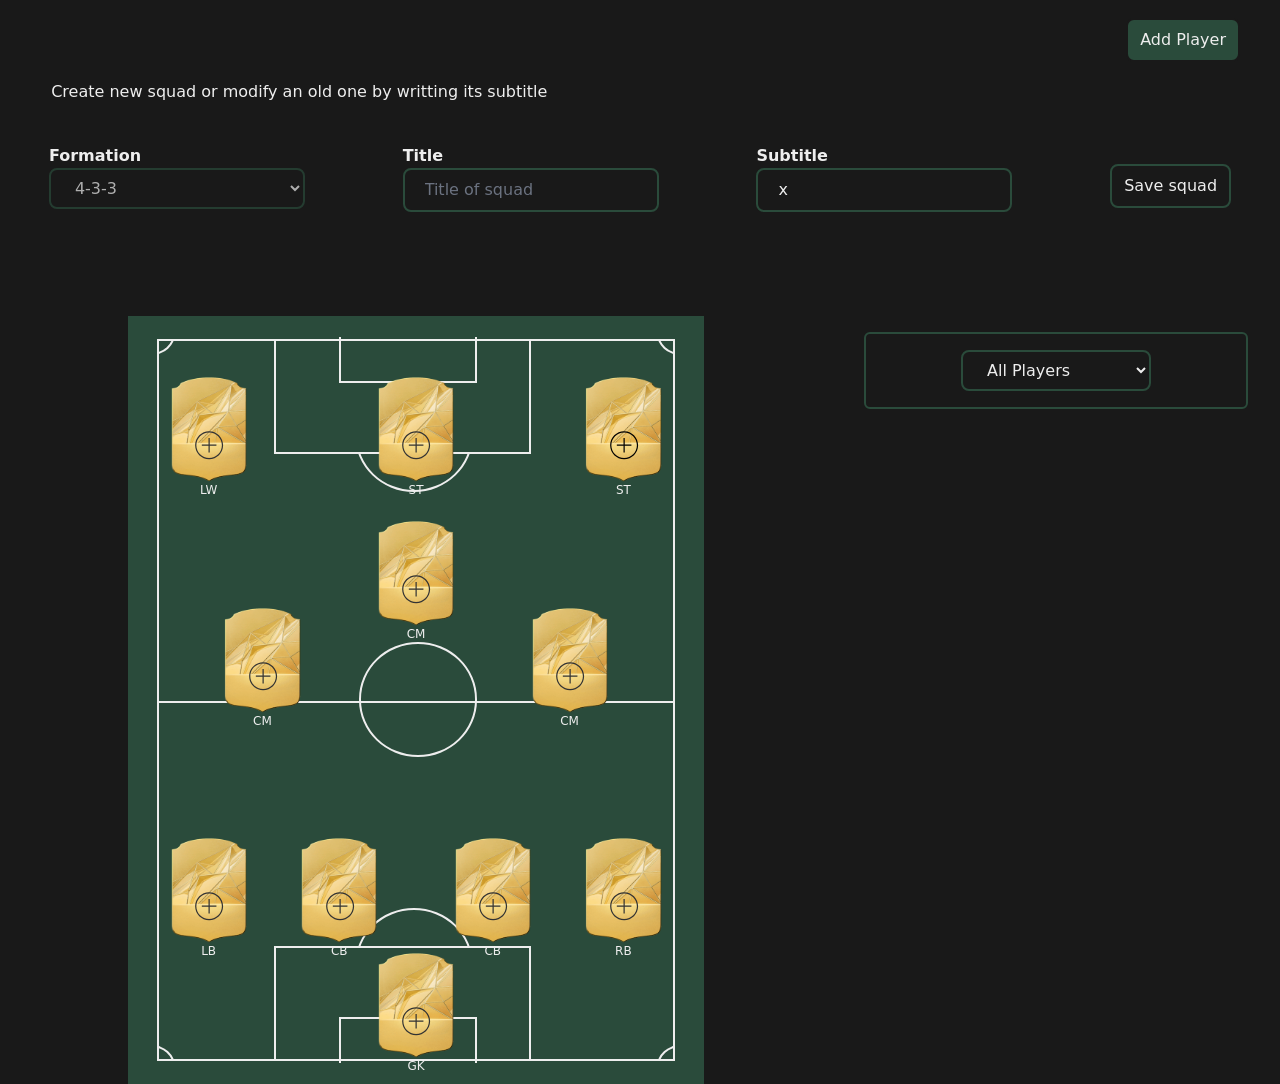
==== commit 44e763fa: "FUT-18 responsive v" ====
--- a/index2.html
+++ b/index2.html
@@ -16,7 +16,7 @@
         <button onclick="showAddPlayerModel()" class="px-3 py-2 bg-[#2a4b3b] text-[#eee] border-2 border-[#191919] rounded-lg focus:outline-none hover:bg-[#191919] hover:border-[#2a4b3b]">Add Player</button>
     </header>
     <!--  -->
-    <h1 class="text-[#eee] ml-[4%]">Create nwe squad or modify an old one by writting its subtitle</h1>
+    <h1 class="text-[#eee] ml-[4%]">Create new squad or modify an old one by writting its subtitle</h1>
     <div class="text-[#eee] py-10 flex flex-col lg:flex-row md:flex-row items-center md:items-start gap-y-10 lg:justify-around md:justify-around">
         <div class="w-11/12 lg:w-1/5 md:w-1/5 flex md:flex-col md:items-start items-center">
           <label for="formation_select" class="w-1/4 font-semibold mr-2">Formation</label>
@@ -32,16 +32,16 @@
     
         <div class="w-11/12 lg:w-1/5 md:w-1/5 flex md:flex-col md:items-start items-center">
           <label for="squad_subtitle" class="w-1/4 font-semibold mr-2">Subtitle</label>
-          <input onchange="showPlayersOnCampo()" class="w-full bg-[#191919] border-2 border-[#2a4b3b] py-2 pl-5 rounded-lg placeholder-gray-500" type="text" name="" id="squad_subtitle" placeholder="Subtitle of squad">
+          <input onchange="showPlayersOnCampo()" value="x" class="w-full bg-[#191919] border-2 border-[#2a4b3b] py-2 pl-5 rounded-lg placeholder-gray-500" type="text" name="" id="squad_subtitle" placeholder="Subtitle of squad">
         </div>
     
         <div>
           <button onclick="SaveSquad()" class="border-2 border-[#2a4b3b] py-2 px-3 rounded-lg hover:bg-[#2a4b3b] mt-5">Save squad</button>
         </div>
     </div>
-    <main class="flex flex-col lg:flex-row md:flex-row justify-around items-start">
+    <main class="flex flex-col lg:flex-row md:flex-row justify-around items-center md:items-start">
         <!-- campo container -->
-        <div class="campo_container w-full lg:w-[60%] md:w-[55%] pt-14 lg:pt-28 md:pt-14">
+        <div class="campo_container w-full lg:w-[60%] md:w-[60%] pt-10 lg:pt-40 md:pt-36">
             <div id="campo w-full" class="relative campo">
                 <div class="corner">
                   <div class="corner1"></div>
@@ -55,7 +55,7 @@
 
                 <!-- carts -->
                 <div id="campo_carts" class="absolute inset-0 w-full h-full z-10 -rotate-90">
-                    <div id="LW" data-position="LW" data-player-id=""  class="cart player_card absolute w-[10%] -translate-x-1/2 translate-y-[-100%] group">
+                    <div id="LW" data-position="LW" data-player-id=""  class="cart text-[0.16rem] lg:text-[0.4rem] md:text-[0.2rem] absolute w-[12%] -translate-x-1/2 translate-y-[-100%] group">
                         <img src="src/assets/img/badge_gold.webp" alt="">
                         <button onclick="choosePlayerModal(event)" class=" absolute top-1/2 left-[34%]">
                             <svg xmlns="http://www.w3.org/2000/svg" x="0px" y="0px" width="50%" height="50%" viewBox="0 0 50 50">
@@ -64,7 +64,7 @@
                         </button>
                     <div class="position_abr text-[#eee] text-center -mt-2 font-medium text-xs">LW</div>
                     </div>
-                    <div id="ST" data-position="ST" data-player-id="" class="cart player_card absolute w-[10%] -translate-x-1/2 translate-y-[-100%] group">
+                    <div id="ST" data-position="ST" data-player-id="" class="cart text-[0.16rem] lg:text-[0.4rem] md:text-[0.2rem] absolute w-[12%] -translate-x-1/2 translate-y-[-100%] group">
                         <img src="src/assets/img/badge_gold.webp" alt="">
                         <button onclick="choosePlayerModal(event)" class=" absolute top-1/2 left-[34%]">
                             <svg xmlns="http://www.w3.org/2000/svg" x="0px" y="0px" width="50%" height="50%" viewBox="0 0 50 50">
@@ -73,7 +73,7 @@
                         </button>
                     <div class="position_abr text-[#eee] text-center -mt-2 font-medium text-xs">ST</div>
                     </div>
-                    <div id="RW" data-position="RW" data-player-id=""  class="cart player_card absolute w-[10%] -translate-x-1/2 translate-y-[-100%] group">
+                    <div id="RW" data-position="RW" data-player-id=""  class="cart text-[0.16rem] lg:text-[0.4rem] md:text-[0.2rem] absolute w-[12%] -translate-x-1/2 translate-y-[-100%] group">
                         <img src="src/assets/img/badge_gold.webp" alt="">
                         <button onclick="choosePlayerModal(event)" class=" absolute top-1/2 left-[34%]">
                             <svg xmlns="http://www.w3.org/2000/svg" x="0px" y="0px" width="50%" height="50%" viewBox="0 0 50 50">
@@ -82,7 +82,7 @@
                         </button>
                     <div class="position_abr text-[#eee] text-center -mt-2 font-medium text-xs">ST</div>
                     </div>
-                    <div id="CM1" data-position="CM" data-player-id=""  class="cart player_card absolute w-[10%] -translate-x-1/2 translate-y-[-100%] group">
+                    <div id="CM1" data-position="CM" data-player-id=""  class="cart text-[0.16rem] lg:text-[0.4rem] md:text-[0.2rem] absolute w-[12%] -translate-x-1/2 translate-y-[-100%] group">
                         <img src="src/assets/img/badge_gold.webp" alt="">
                         <button onclick="choosePlayerModal(event)" class=" absolute top-1/2 left-[34%]">
                             <svg xmlns="http://www.w3.org/2000/svg" x="0px" y="0px" width="50%" height="50%" viewBox="0 0 50 50">
@@ -91,7 +91,7 @@
                         </button>
                     <div class="position_abr text-[#eee] text-center -mt-2 font-medium text-xs">CM</div>
                     </div>
-                    <div id="CM3" data-position="CM" data-player-id=""  class="cart player_card absolute w-[10%] -translate-x-1/2 translate-y-[-100%] group">
+                    <div id="CM3" data-position="CM" data-player-id=""  class="cart text-[0.16rem] lg:text-[0.4rem] md:text-[0.2rem] absolute w-[12%] -translate-x-1/2 translate-y-[-100%] group">
                         <img src="src/assets/img/badge_gold.webp" alt="">
                         <button onclick="choosePlayerModal(event)" class=" absolute top-1/2 left-[34%]">
                             <svg xmlns="http://www.w3.org/2000/svg" x="0px" y="0px" width="50%" height="50%" viewBox="0 0 50 50">
@@ -100,7 +100,7 @@
                         </button>
                     <div class="position_abr text-[#eee] text-center -mt-2 font-medium text-xs">CM</div>
                     </div>
-                    <div id="CM2" data-position="CM" data-player-id=""  class="cart player_card absolute w-[10%] -translate-x-1/2 translate-y-[-100%] group">
+                    <div id="CM2" data-position="CM" data-player-id=""  class="cart text-[0.16rem] lg:text-[0.4rem] md:text-[0.2rem] absolute w-[12%] -translate-x-1/2 translate-y-[-100%] group">
                         <img src="src/assets/img/badge_gold.webp" alt="">
                         <button onclick="choosePlayerModal(event)" class=" absolute top-1/2 left-[34%]">
                             <svg xmlns="http://www.w3.org/2000/svg" x="0px" y="0px" width="50%" height="50%" viewBox="0 0 50 50">
@@ -109,7 +109,7 @@
                         </button>
                     <div class="position_abr text-[#eee] text-center -mt-2 font-medium text-xs">CM</div>
                     </div>
-                    <div id="LB" data-position="LB" data-player-id=""  class="cart player_card absolute w-[10%] -translate-x-1/2 translate-y-[-100%] group">
+                    <div id="LB" data-position="LB" data-player-id=""  class="cart text-[0.16rem] lg:text-[0.4rem] md:text-[0.2rem] absolute w-[12%] -translate-x-1/2 translate-y-[-100%] group">
                         <img src="src/assets/img/badge_gold.webp" alt="">
                         <button onclick="choosePlayerModal(event)" class=" absolute top-1/2 left-[34%]">
                             <svg xmlns="http://www.w3.org/2000/svg" x="0px" y="0px" width="50%" height="50%" viewBox="0 0 50 50">
@@ -118,7 +118,7 @@
                         </button>
                     <div class="position_abr text-[#eee] text-center -mt-2 font-medium text-xs">LB</div>
                     </div>
-                    <div id="CB1" data-position="CB" data-player-id=""  class="cart player_card absolute w-[10%] -translate-x-1/2 translate-y-[-100%] group">
+                    <div id="CB1" data-position="CB" data-player-id=""  class="cart text-[0.16rem] lg:text-[0.4rem] md:text-[0.2rem] absolute w-[12%] -translate-x-1/2 translate-y-[-100%] group">
                         <img src="src/assets/img/badge_gold.webp" alt="">
                         <button onclick="choosePlayerModal(event)" class=" absolute top-1/2 left-[34%]">
                             <svg xmlns="http://www.w3.org/2000/svg" x="0px" y="0px" width="50%" height="50%" viewBox="0 0 50 50">
@@ -127,7 +127,7 @@
                         </button>
                     <div class="position_abr text-[#eee] text-center -mt-2 font-medium text-xs">CB</div>
                     </div>
-                    <div id="CB2" data-position="CB" data-player-id=""  class="cart player_card absolute w-[10%] -translate-x-1/2 translate-y-[-100%] group">
+                    <div id="CB2" data-position="CB" data-player-id=""  class="cart text-[0.16rem] lg:text-[0.4rem] md:text-[0.2rem] absolute w-[12%] -translate-x-1/2 translate-y-[-100%] group">
                         <img src="src/assets/img/badge_gold.webp" alt="">
                         <button onclick="choosePlayerModal(event)" class=" absolute top-1/2 left-[34%]">
                             <svg xmlns="http://www.w3.org/2000/svg" x="0px" y="0px" width="50%" height="50%" viewBox="0 0 50 50">
@@ -136,7 +136,7 @@
                         </button>
                     <div class="position_abr text-[#eee] text-center -mt-2 font-medium text-xs">CB</div>
                     </div>
-                    <div id="RB" data-position="RB" data-player-id=""  class="cart player_card absolute w-[10%] -translate-x-1/2 translate-y-[-100%] group">
+                    <div id="RB" data-position="RB" data-player-id=""  class="cart text-[0.16rem] lg:text-[0.4rem] md:text-[0.2rem] absolute w-[12%] -translate-x-1/2 translate-y-[-100%] group">
                         <img src="src/assets/img/badge_gold.webp" alt="">
                         <button onclick="choosePlayerModal(event)" class=" absolute top-1/2 left-[34%]">
                             <svg xmlns="http://www.w3.org/2000/svg" x="0px" y="0px" width="50%" height="50%" viewBox="0 0 50 50">
@@ -145,7 +145,7 @@
                         </button>
                     <div class="position_abr text-[#eee] text-center -mt-2 font-medium text-xs">RB</div>
                     </div>
-                    <div id="GK" data-position="GK" data-player-id=""  class="cart player_card absolute w-[10%] -translate-x-1/2 translate-y-[-100%] group group">
+                    <div id="GK" data-position="GK" data-player-id=""  class="cart text-[0.16rem] lg:text-[0.4rem] md:text-[0.2rem] absolute w-[12%] -translate-x-1/2 translate-y-[-100%] group group">
                         <img src="src/assets/img/badge_gold.webp" alt="">
                         <button onclick="choosePlayerModal(event)" class=" absolute top-1/2 left-[34%]">
                             <svg xmlns="http://www.w3.org/2000/svg" x="0px" y="0px" width="50%" height="50%" viewBox="0 0 50 50">
